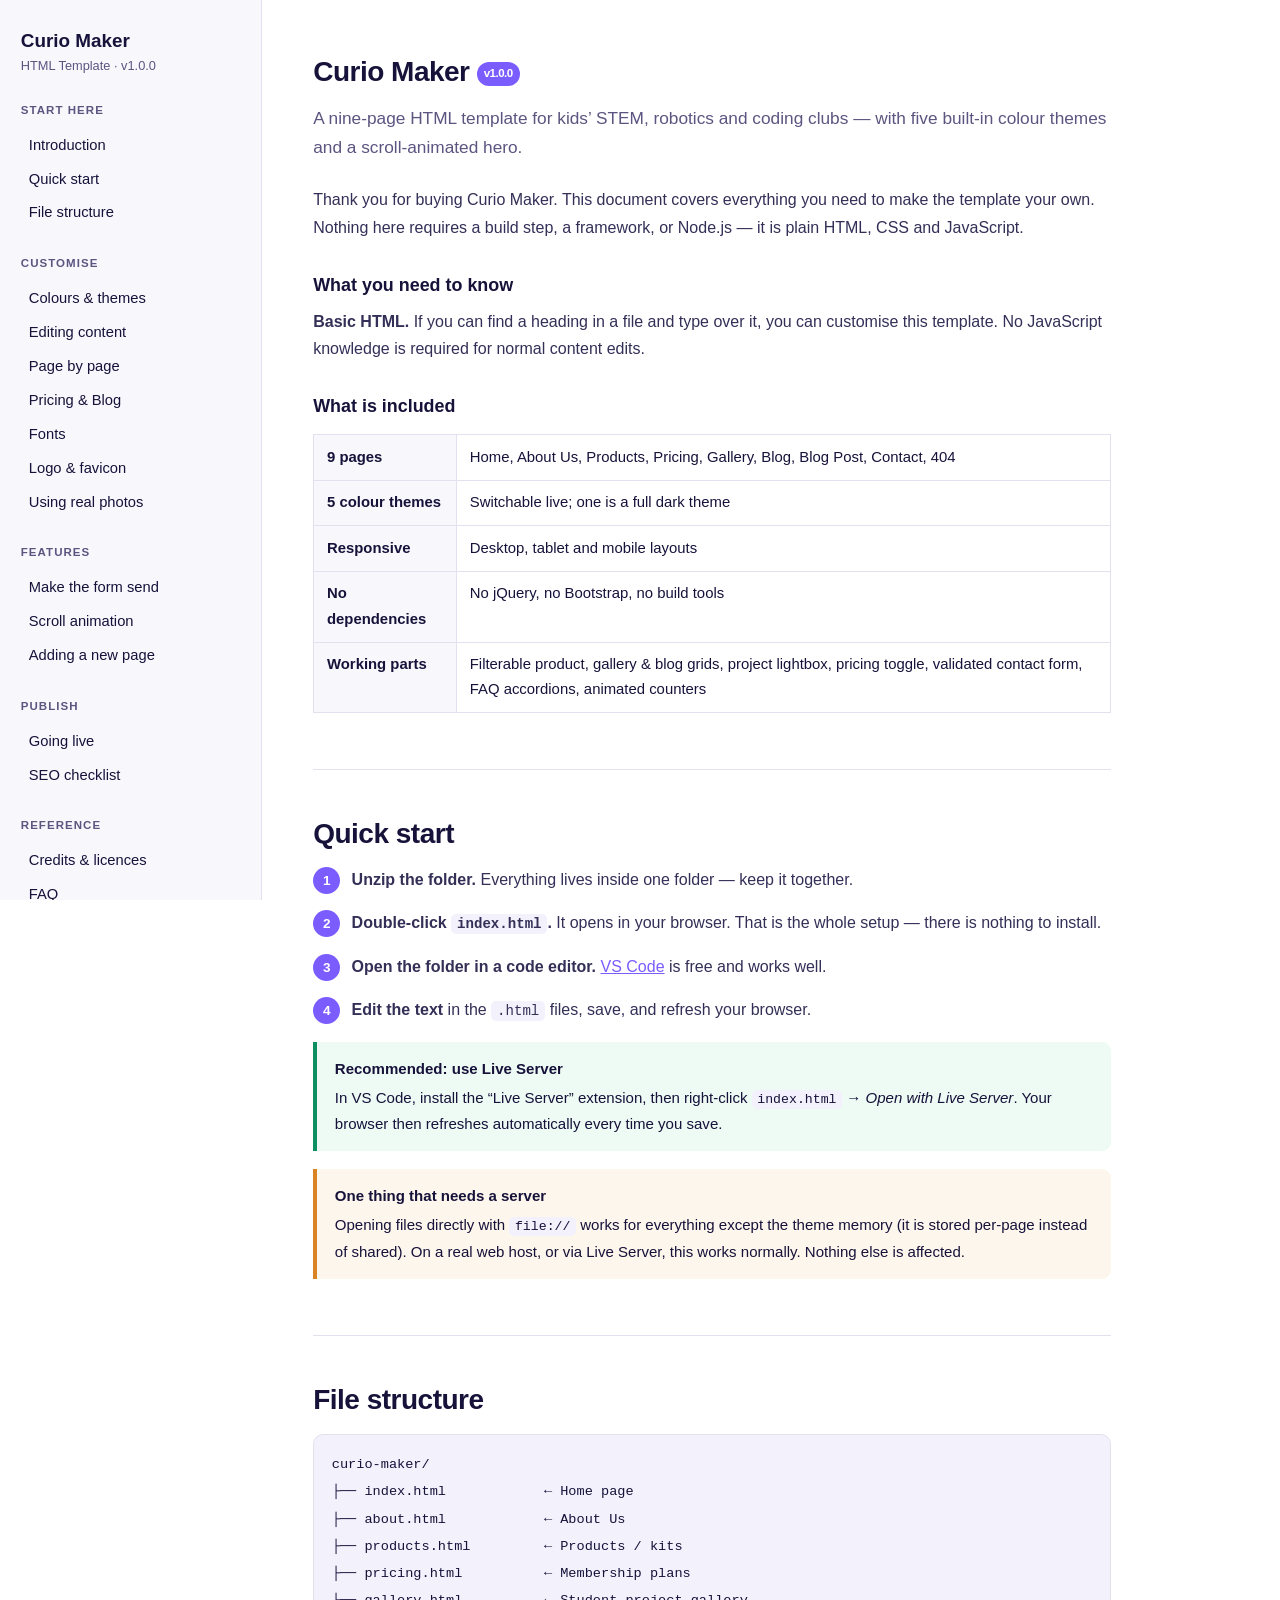
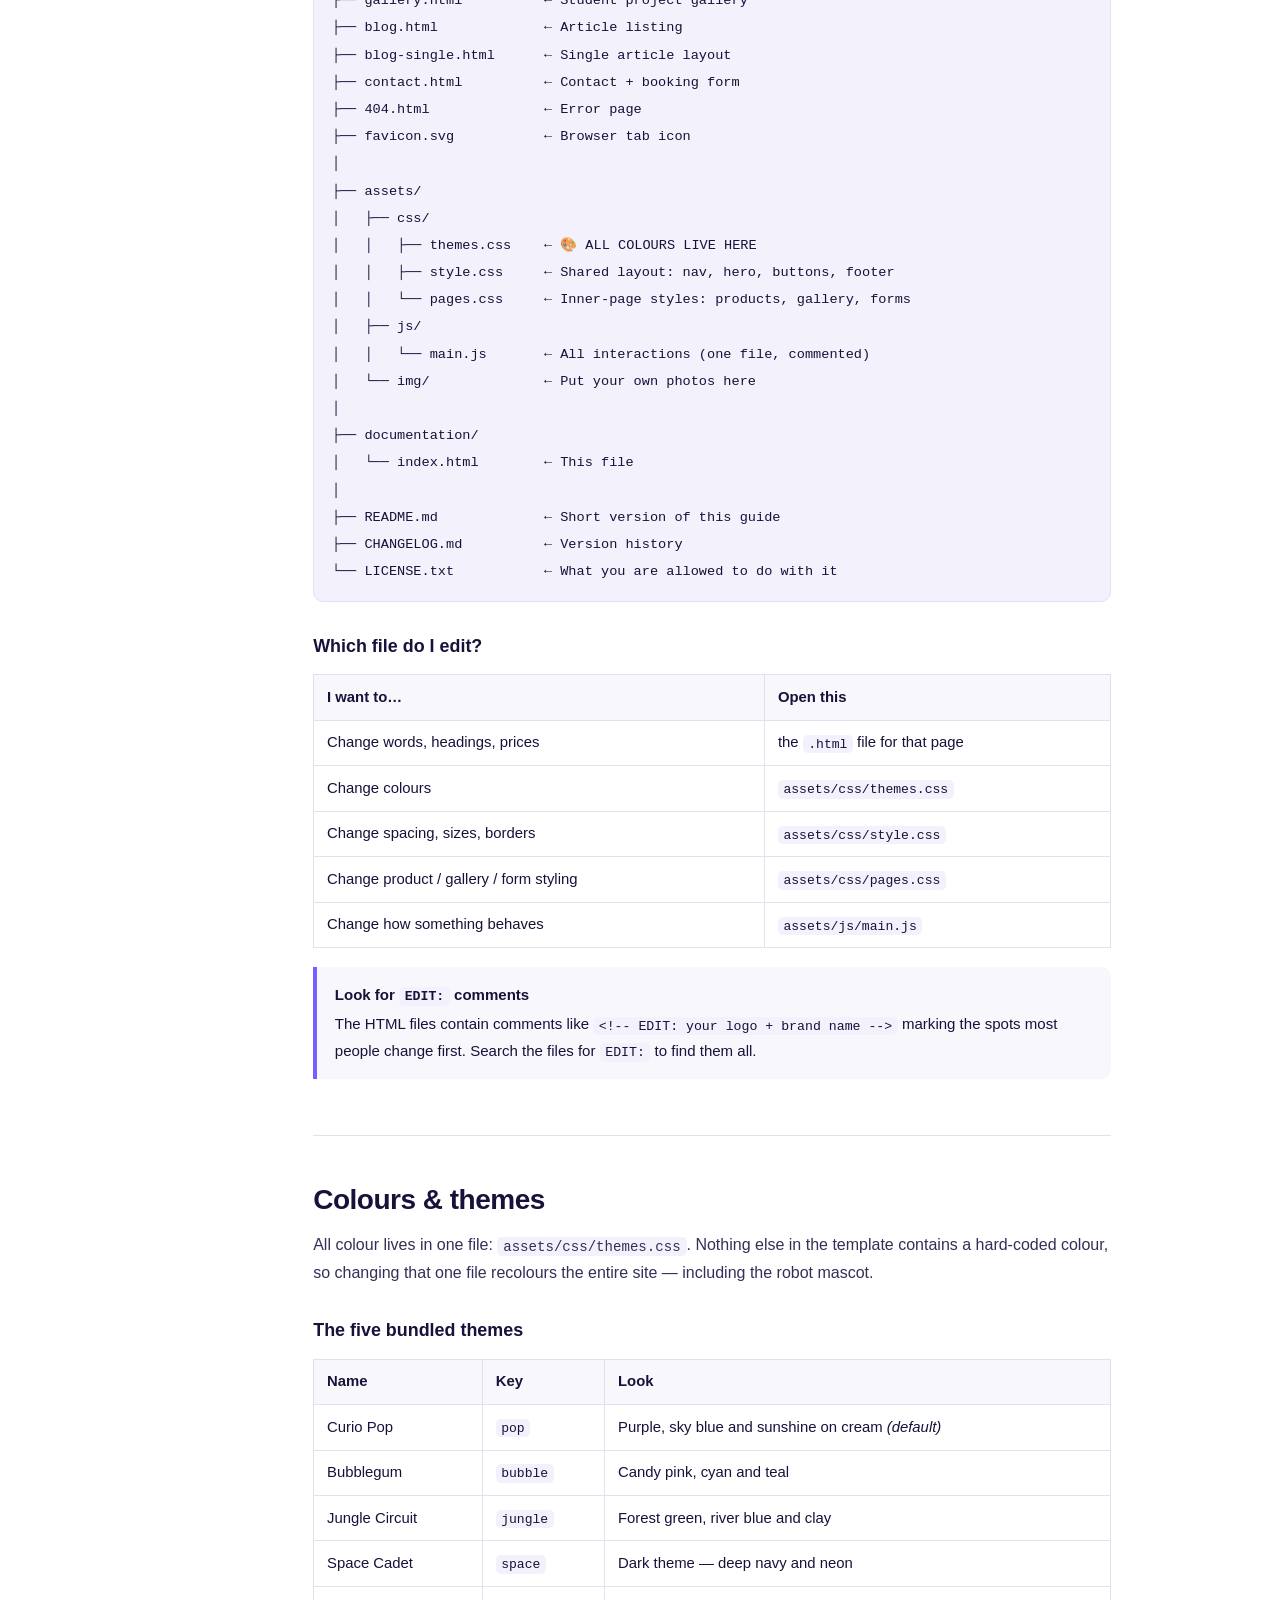
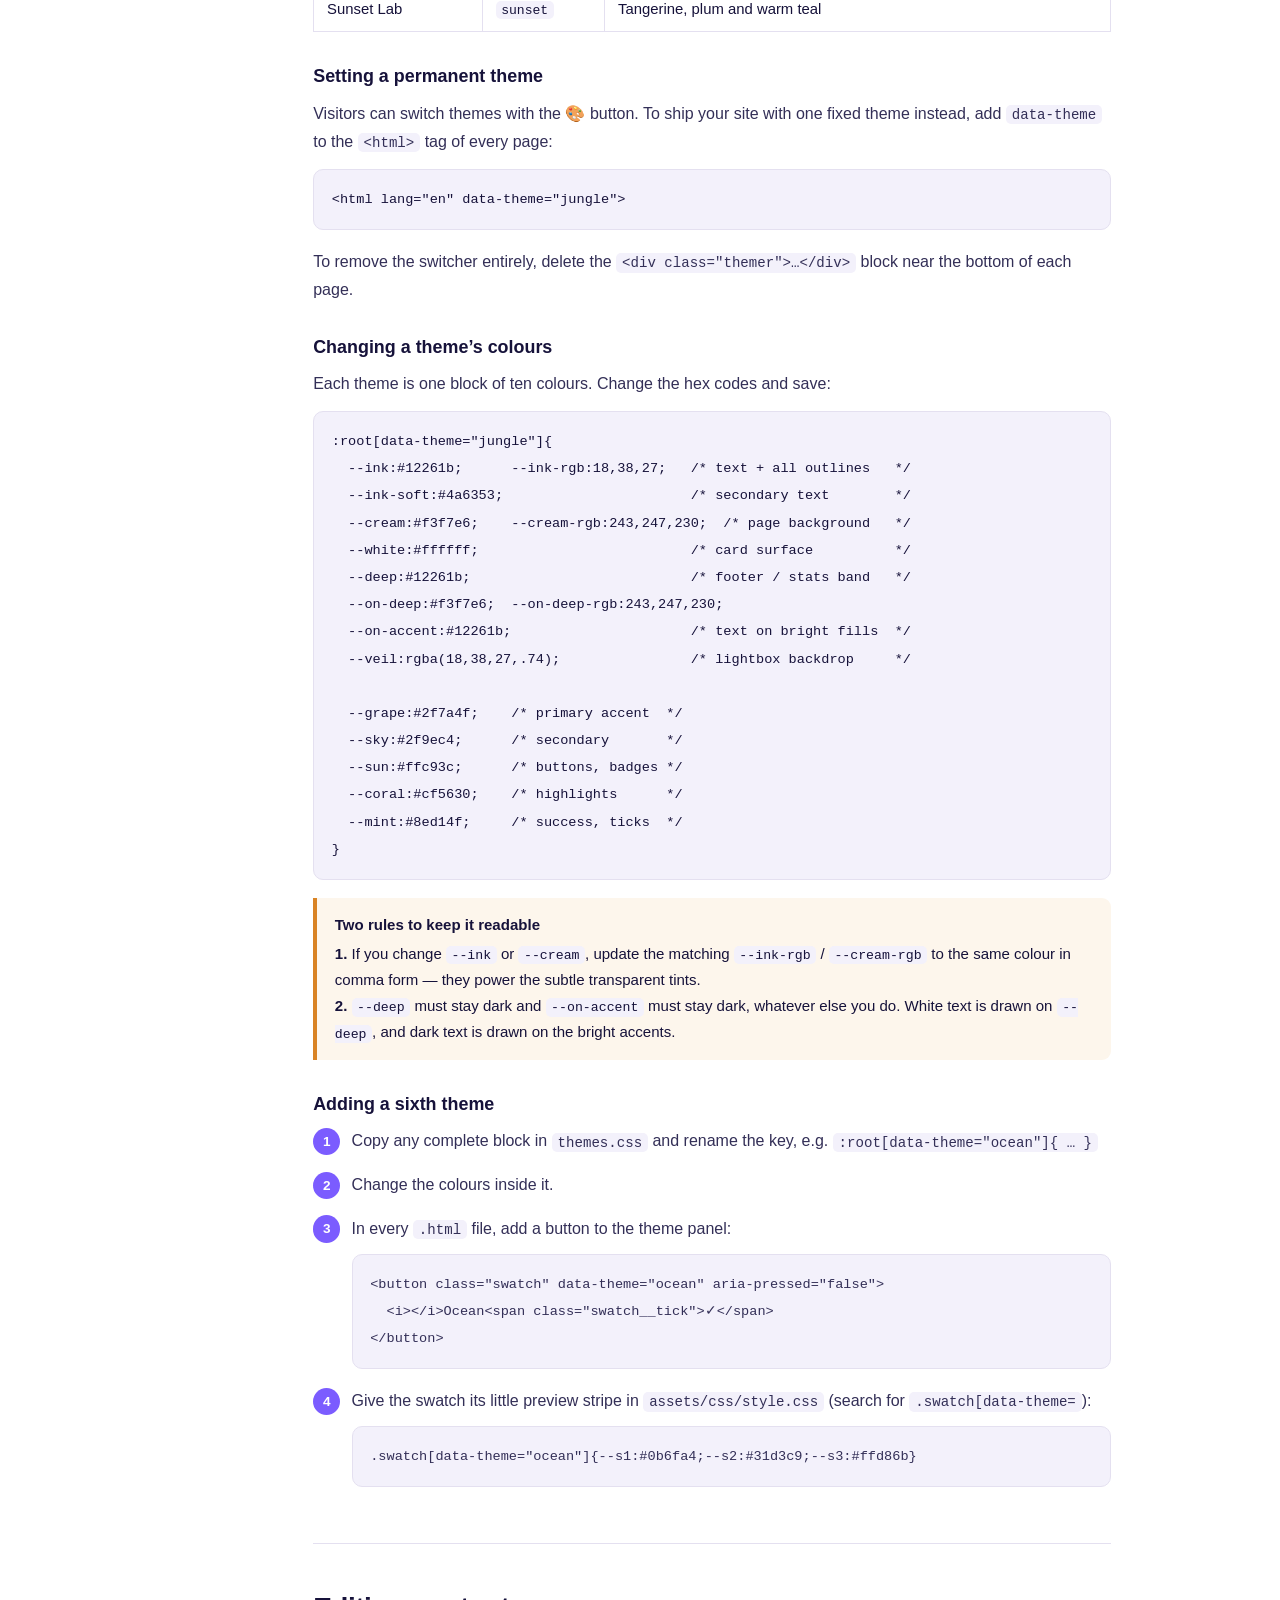
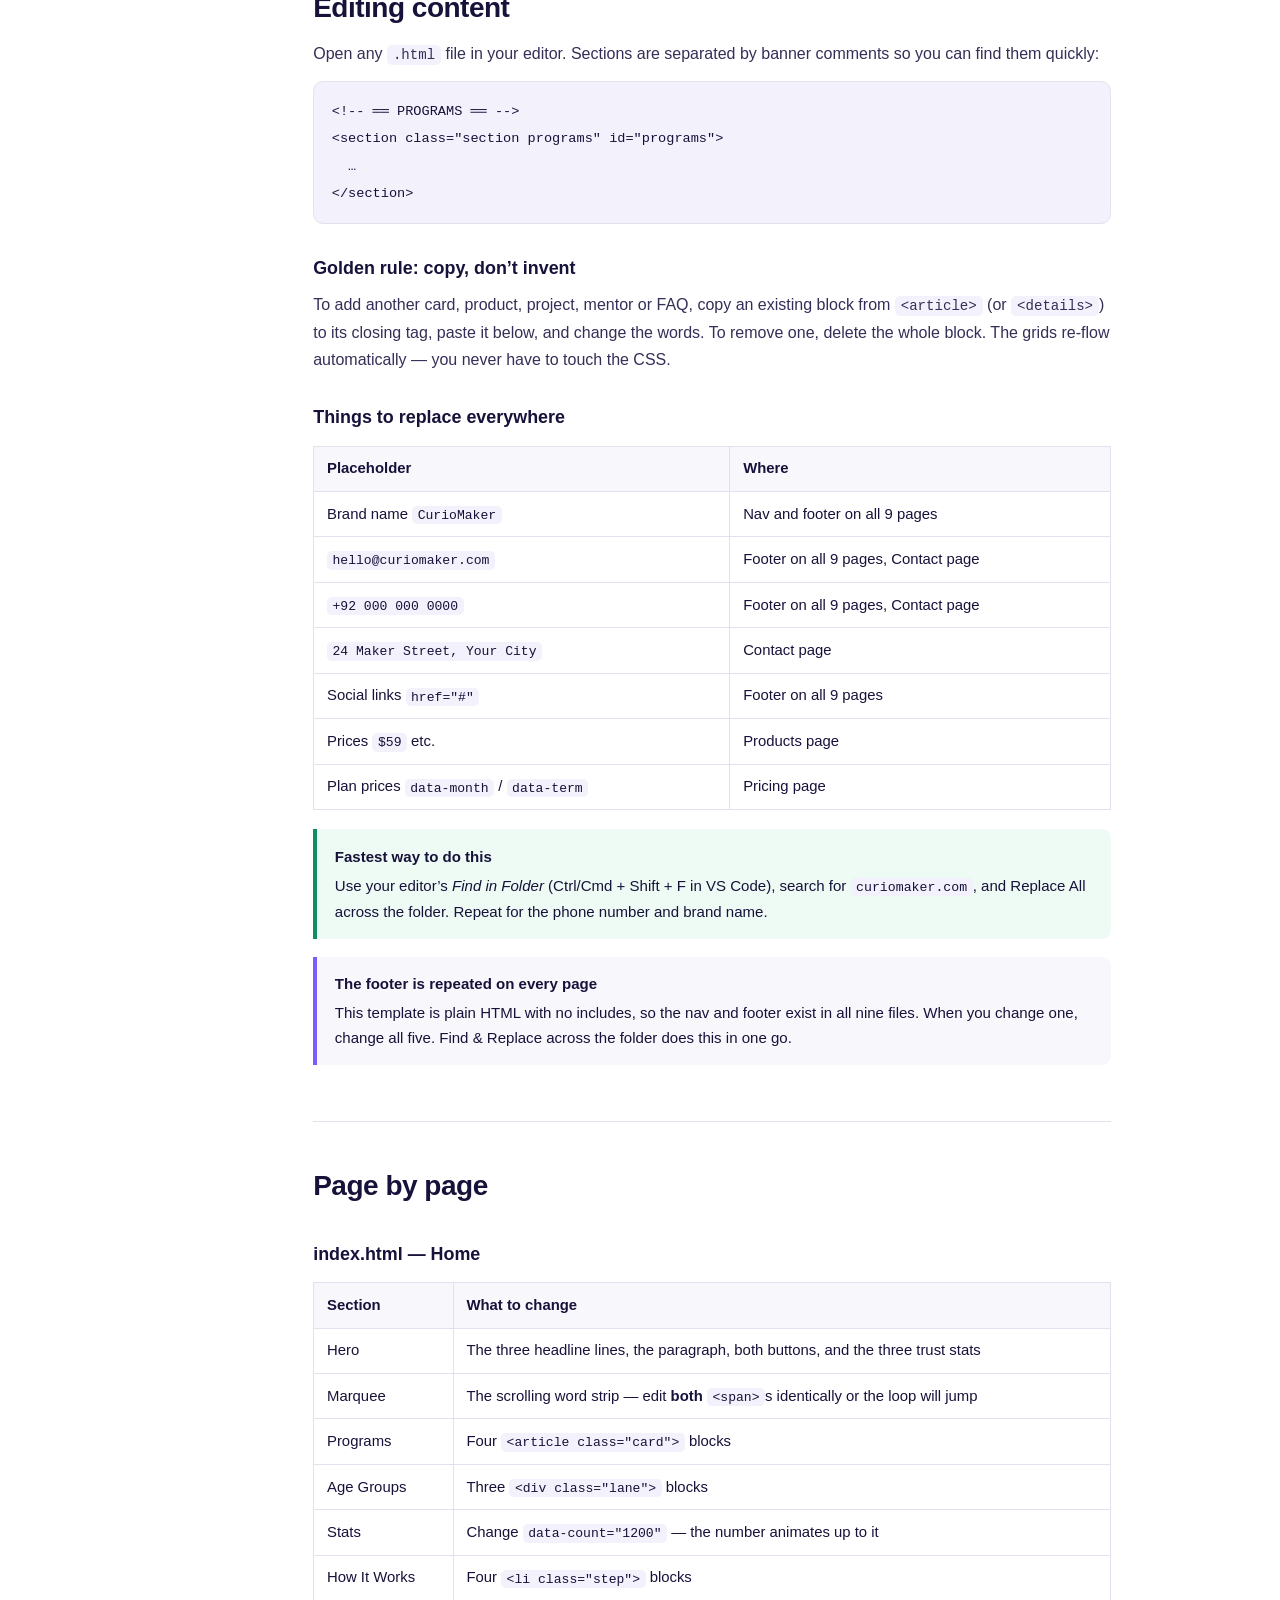
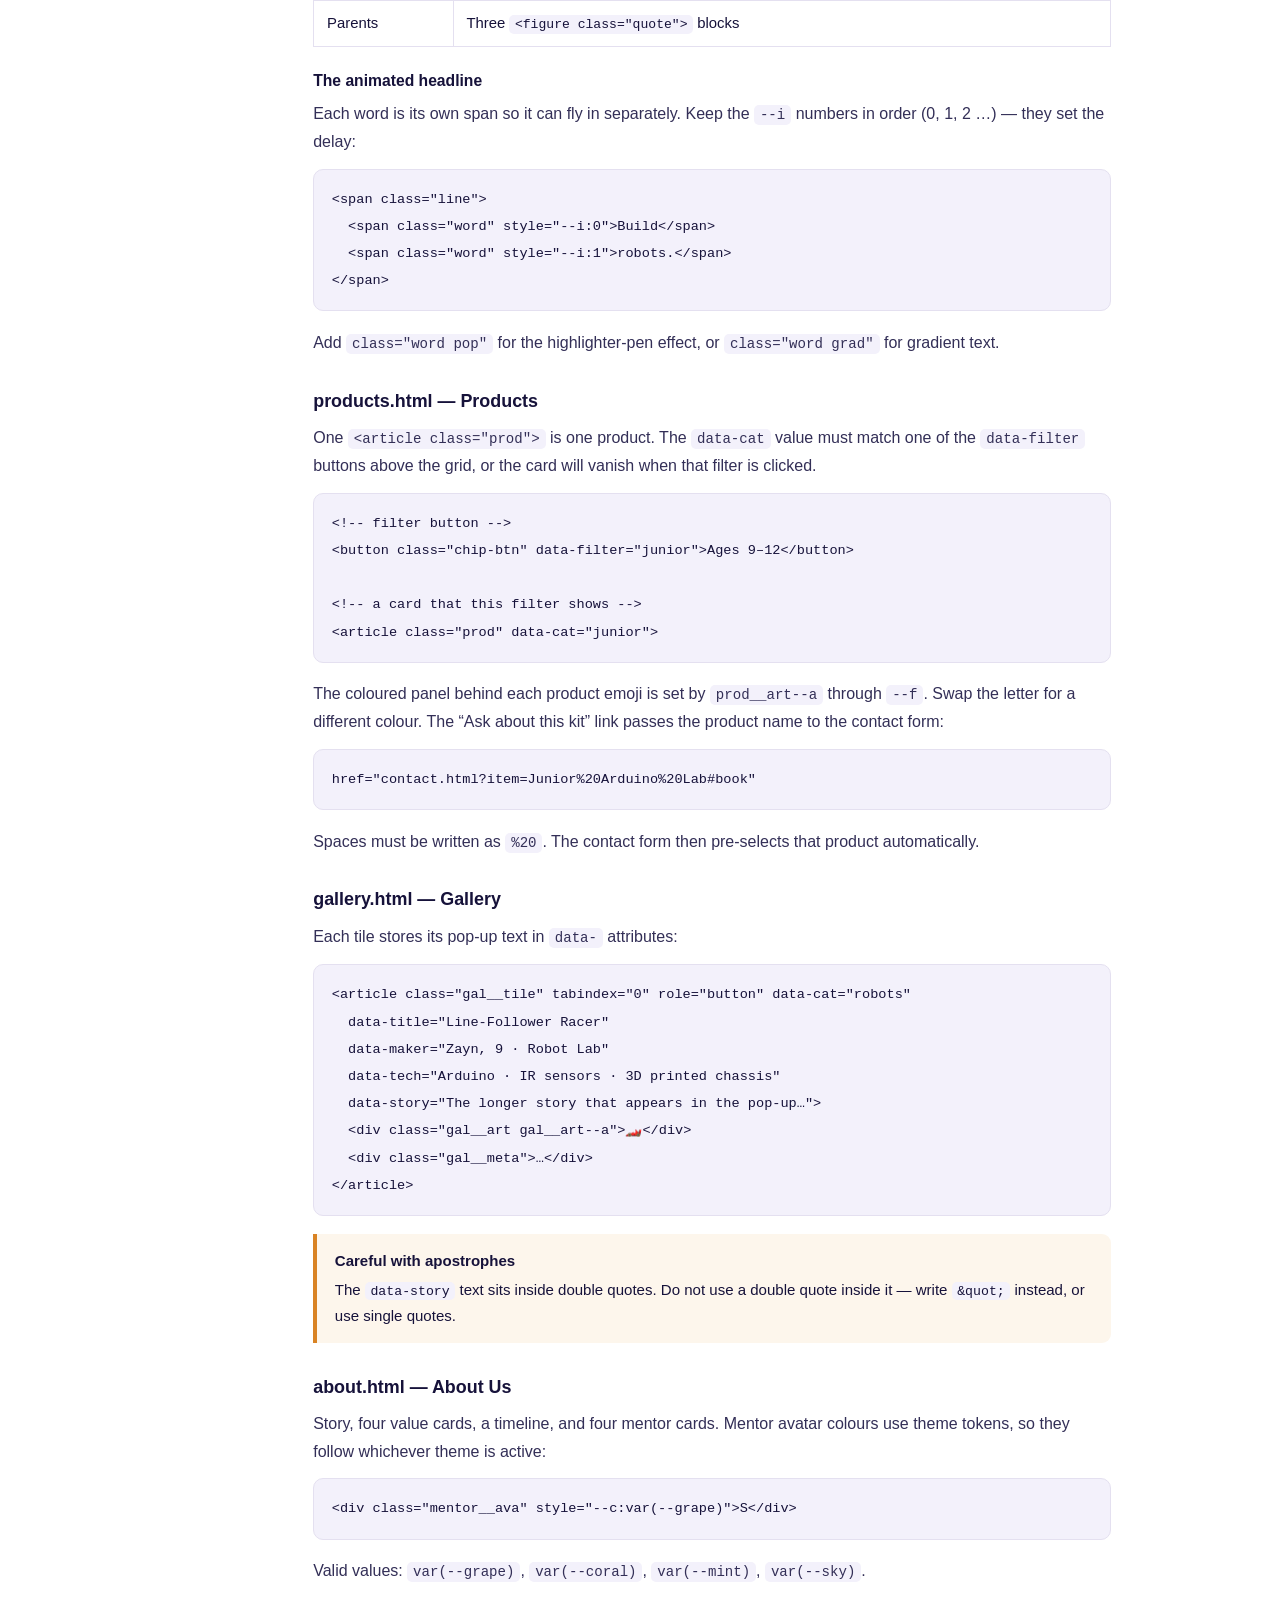
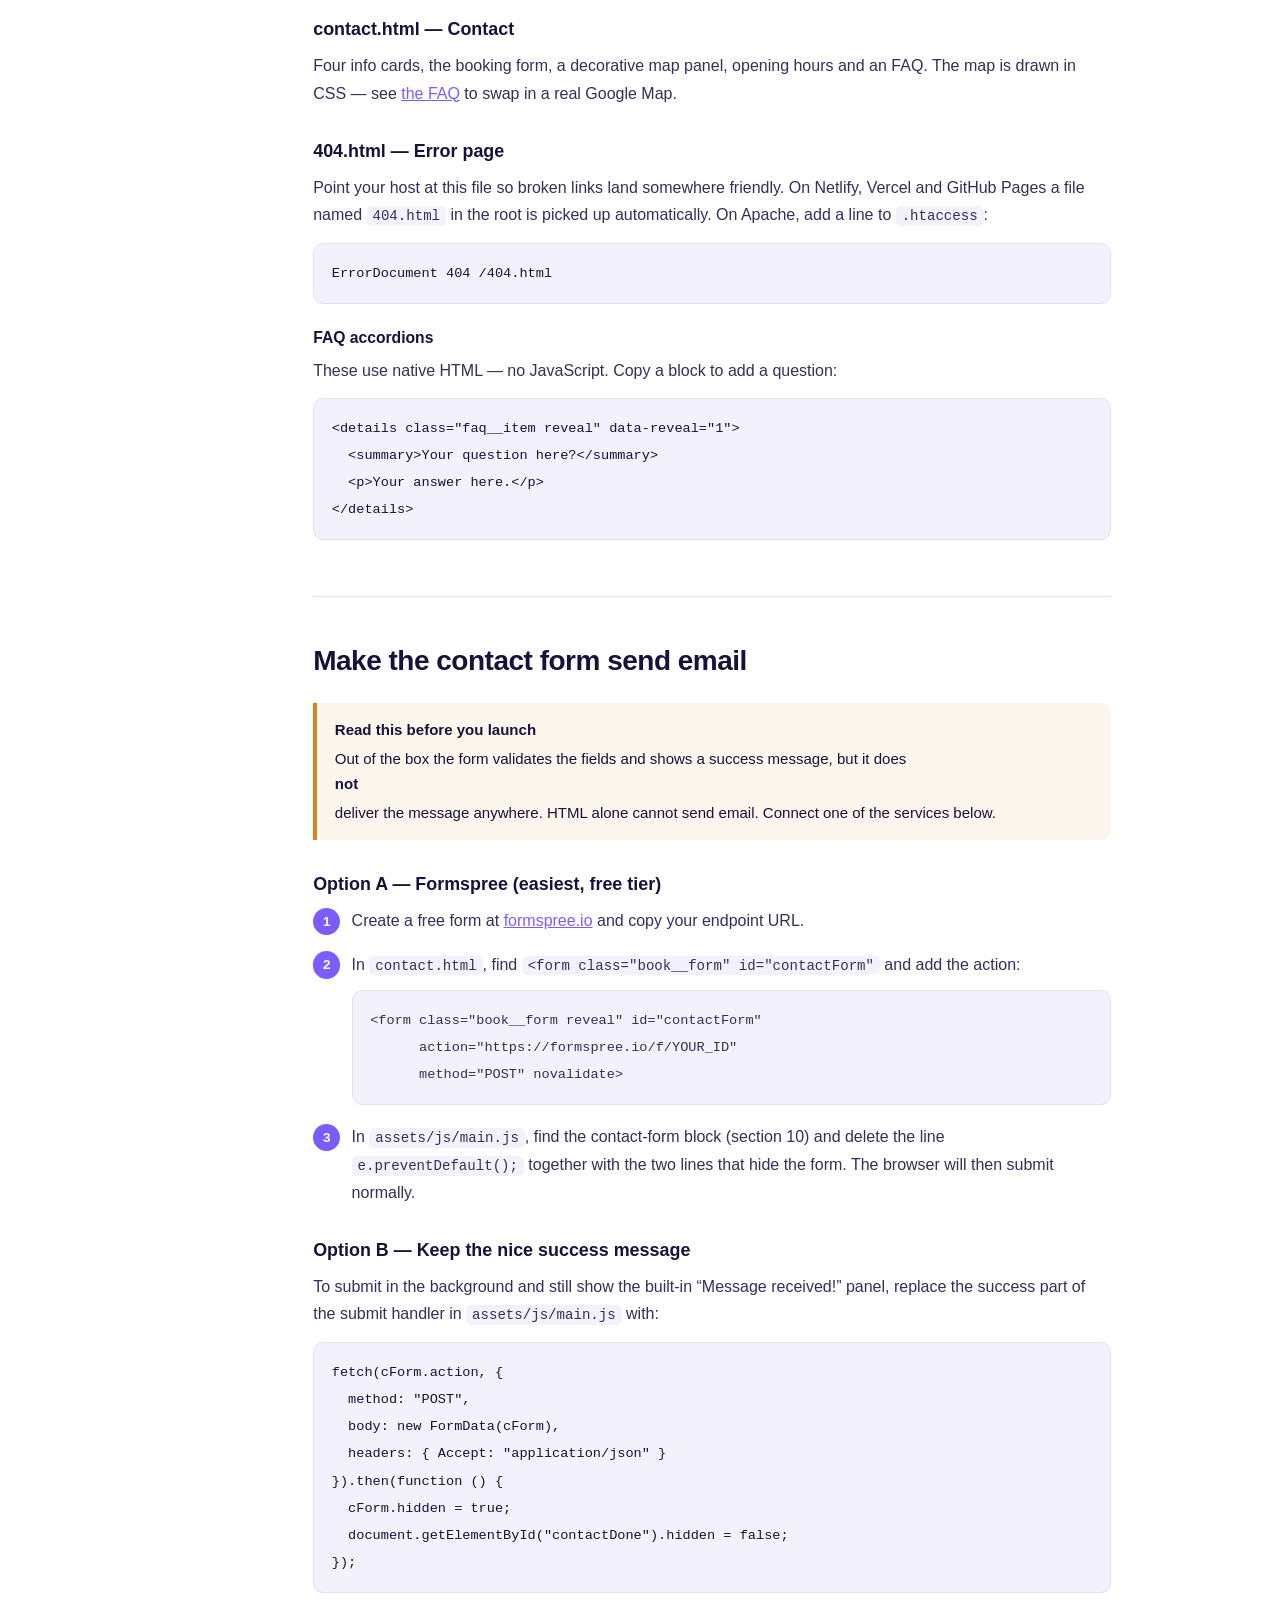
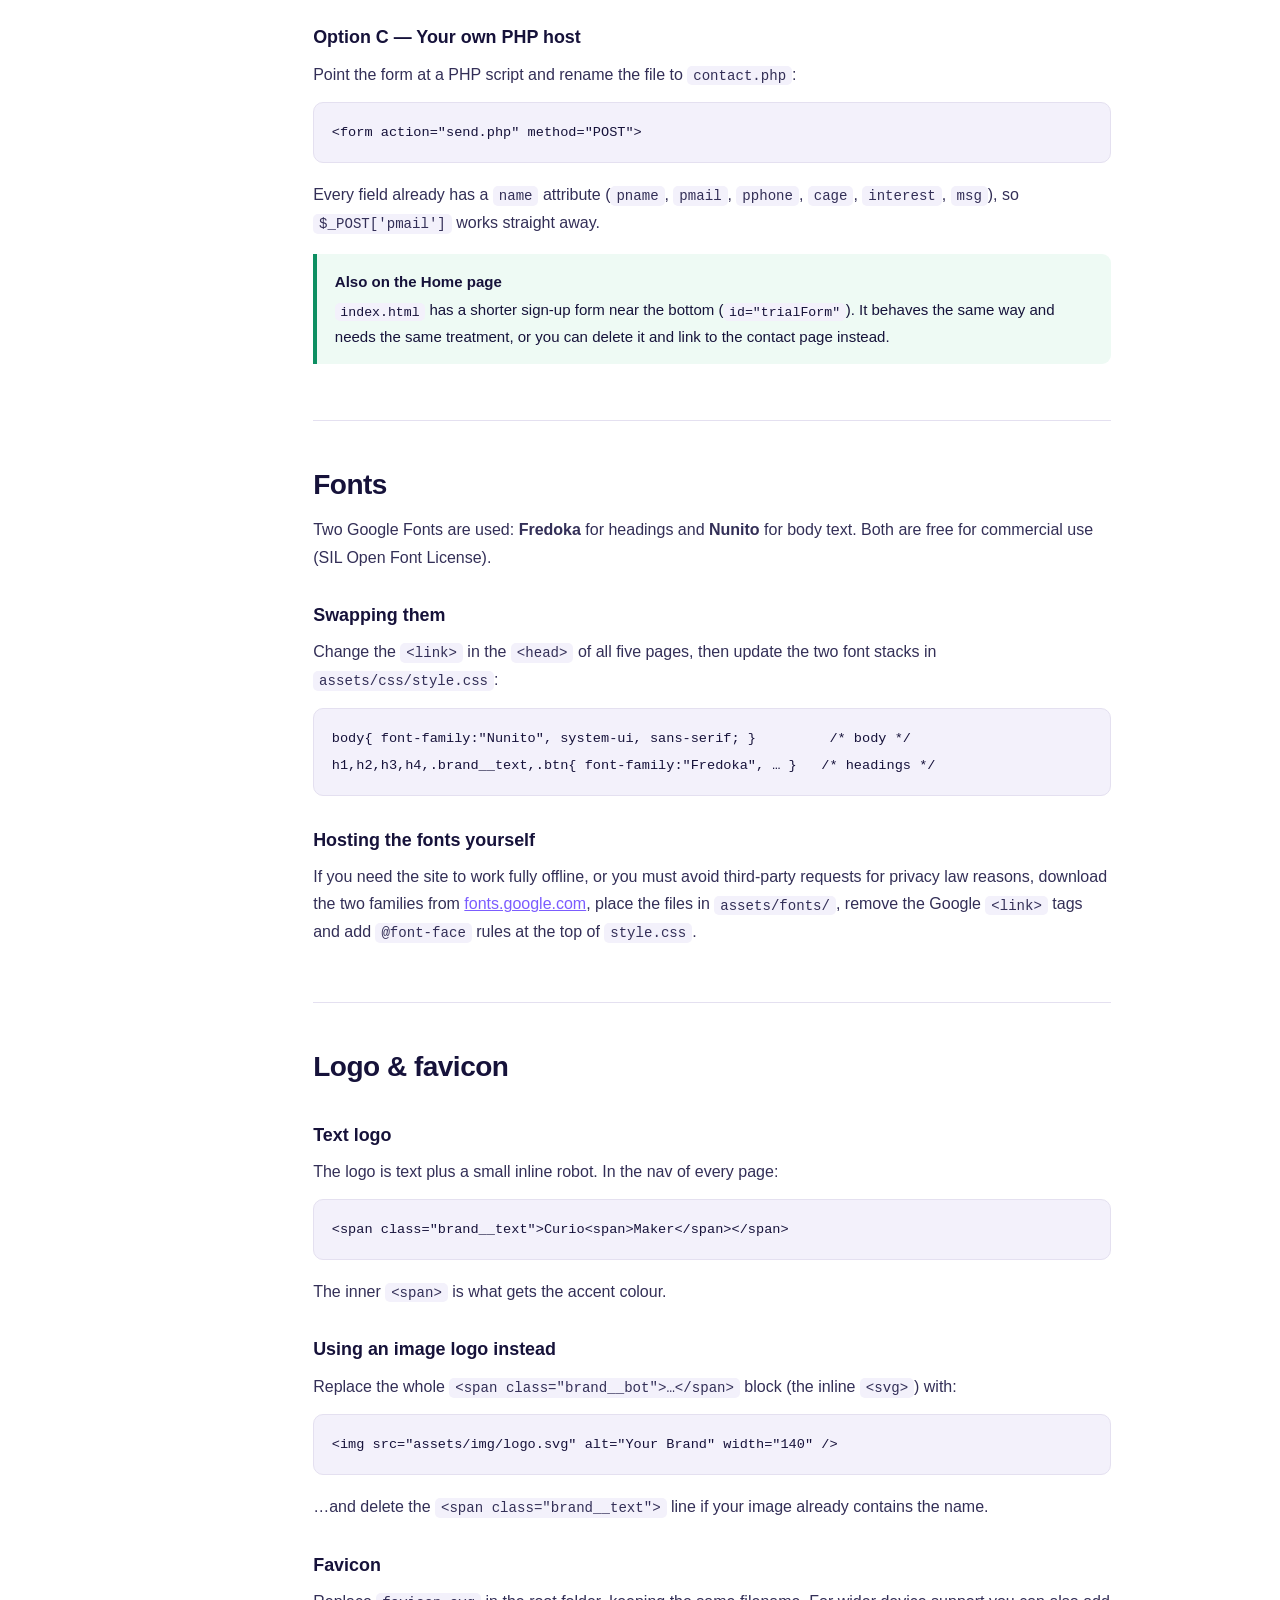
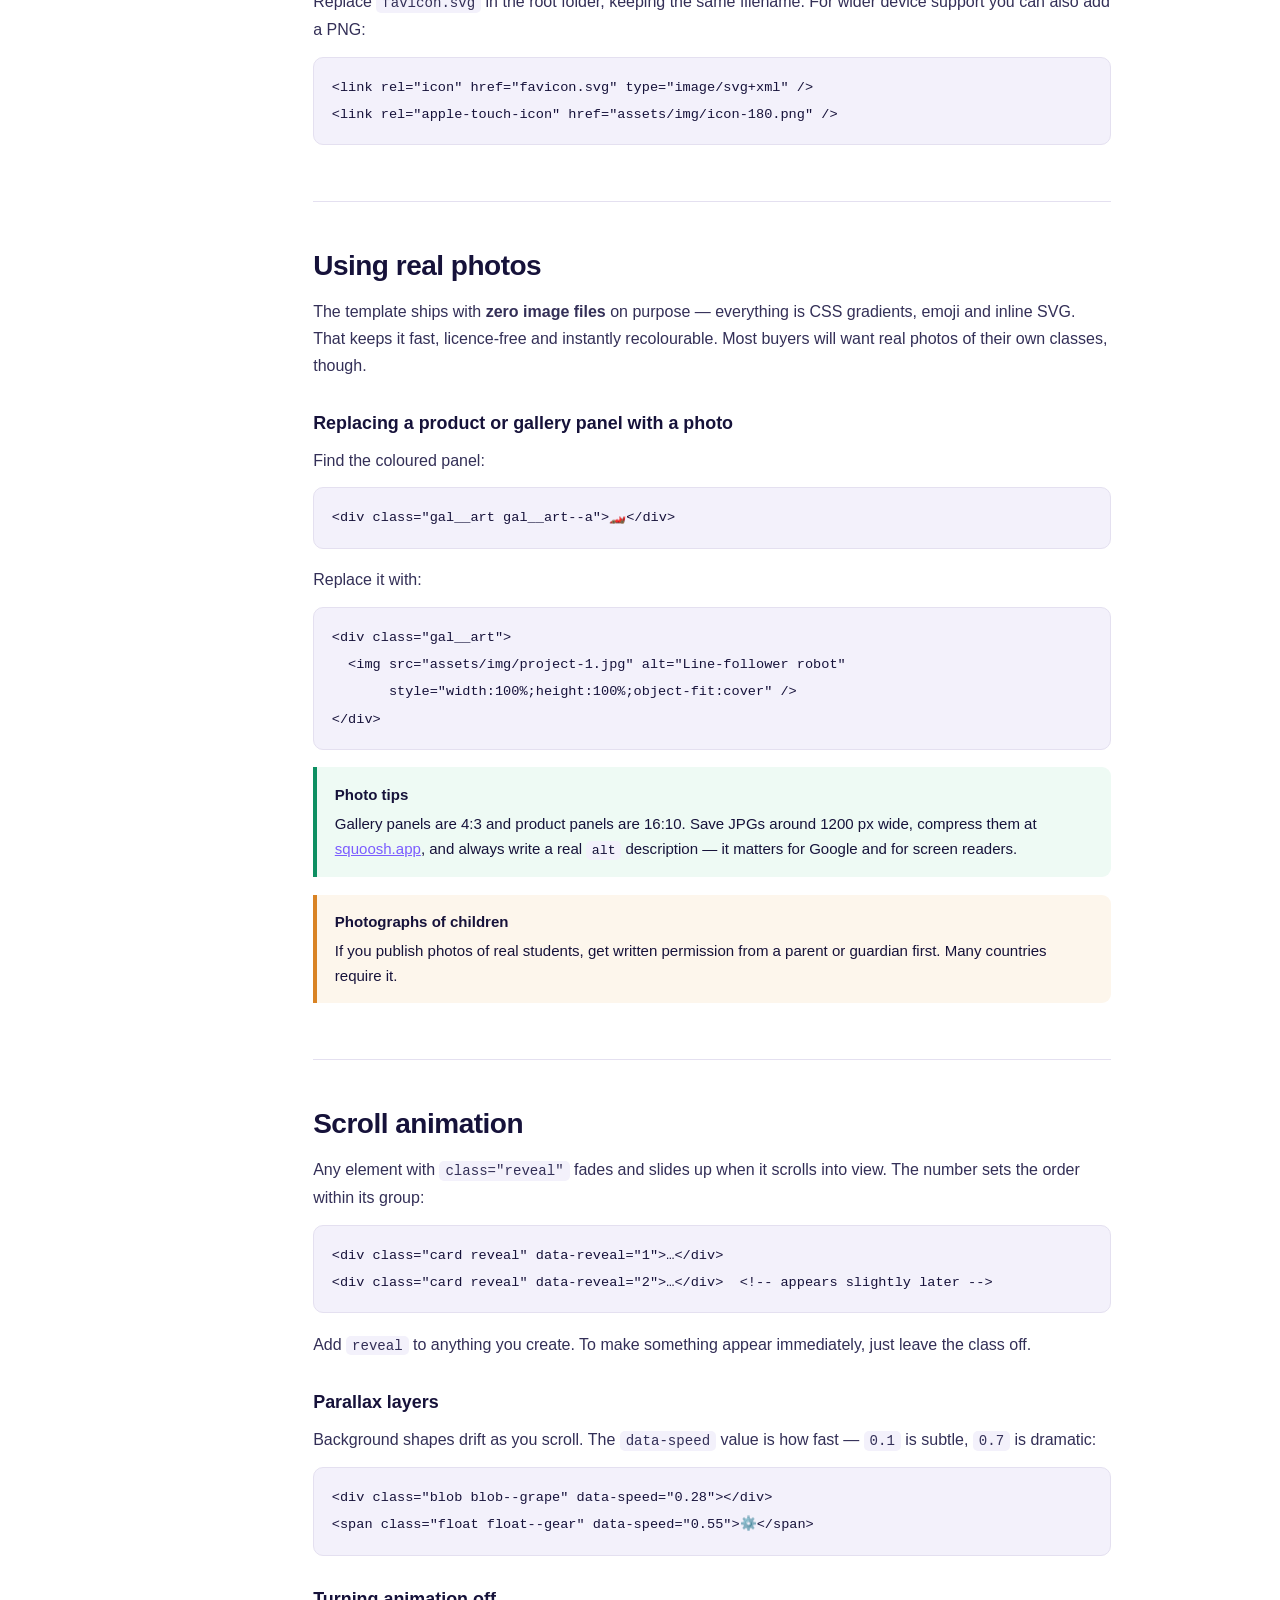
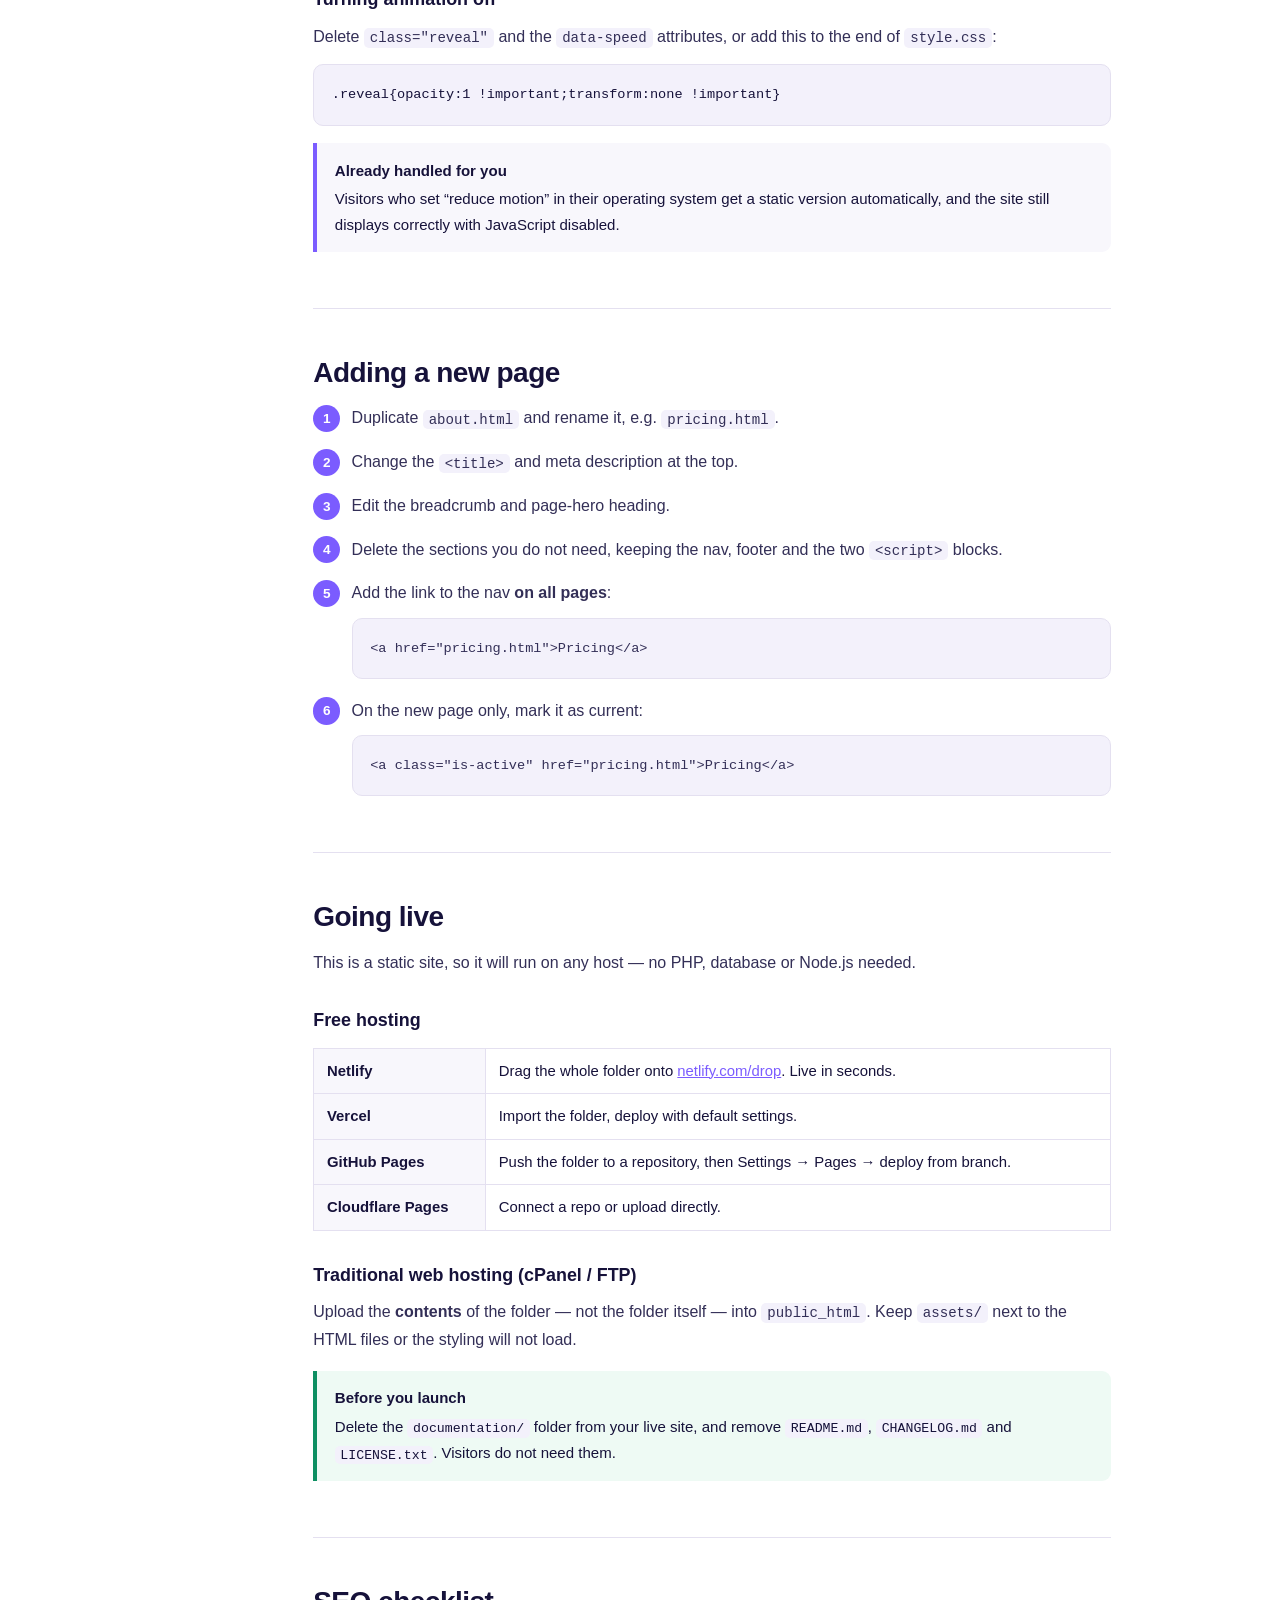
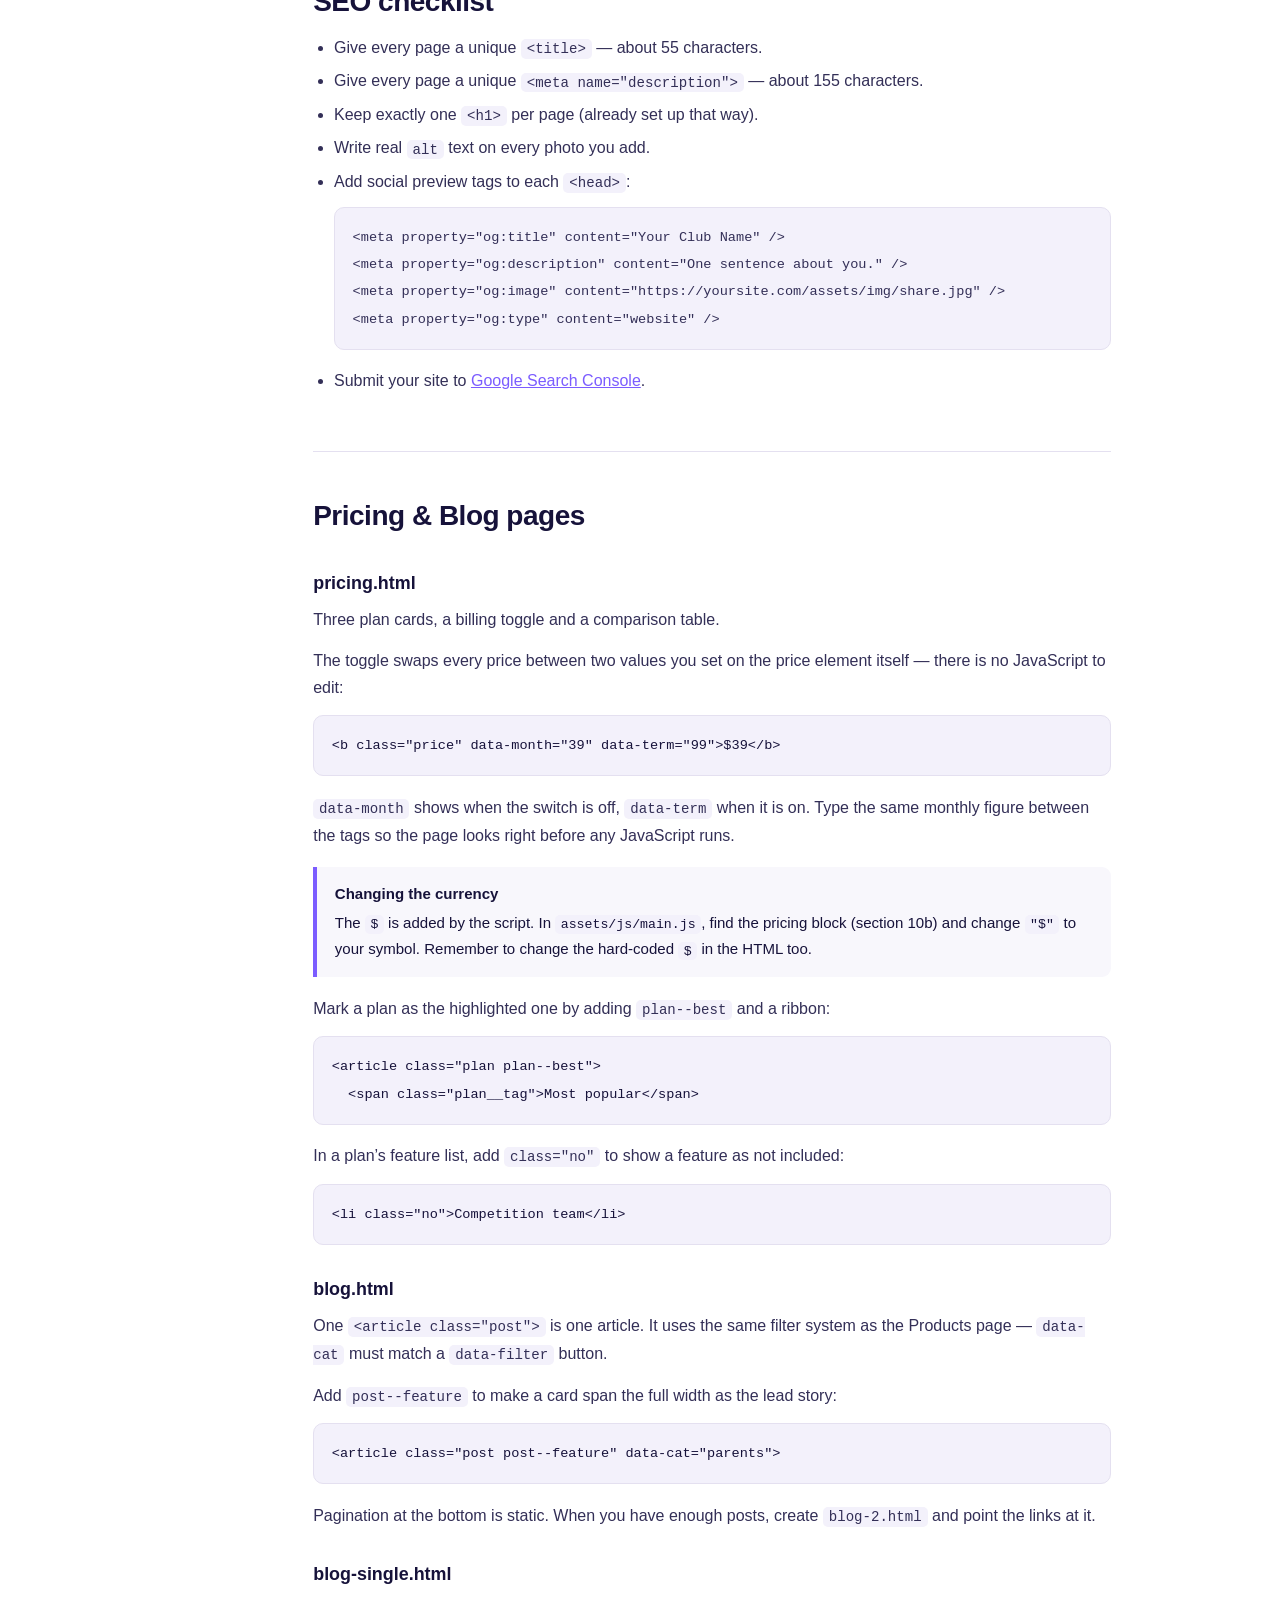
==== documentation/index.html @ bc7eb437 "Add files via upload" ====
<!DOCTYPE html>
<html lang="en">
<head>
<meta charset="UTF-8" />
<meta name="viewport" content="width=device-width, initial-scale=1.0" />
<title>Curio Maker — Documentation</title>
<style>
  :root{
    --ink:#16123a; --soft:#5b5580; --line:#e4e0f0;
    --bg:#ffffff; --panel:#f8f7fc; --accent:#7b5cff; --code:#f3f1fb;
    --ok:#0d8f62; --warn:#b8860b;
  }
  *,*::before,*::after{box-sizing:border-box;margin:0;padding:0}
  body{
    font:16px/1.7 -apple-system,BlinkMacSystemFont,"Segoe UI",Roboto,Helvetica,Arial,sans-serif;
    color:var(--ink);background:var(--bg);
  }
  .wrap{display:grid;grid-template-columns:262px 1fr;min-height:100vh;align-items:start}

  /* sidebar */
  .side{
    position:sticky;top:0;height:100vh;overflow-y:auto;
    background:var(--panel);border-right:1px solid var(--line);padding:1.8rem 1.3rem;
  }
  .side h1{font-size:1.18rem;line-height:1.25;margin-bottom:.15rem}
  .side .ver{font-size:.8rem;color:var(--soft);margin-bottom:1.4rem;display:block}
  .side h2{
    font-size:.72rem;text-transform:uppercase;letter-spacing:.09em;color:var(--soft);
    margin:1.5rem 0 .5rem;
  }
  .side a{display:block;color:var(--ink);text-decoration:none;font-size:.92rem;padding:.28rem .5rem;border-radius:7px}
  .side a:hover{background:#ece8fa;color:var(--accent)}

  /* content */
  main{padding:3rem clamp(1.2rem,4vw,3.5rem);max-width:900px}
  section{margin-bottom:3.5rem;scroll-margin-top:1.5rem}
  h2.t{font-size:1.75rem;margin-bottom:.5rem;letter-spacing:-.5px}
  h3{font-size:1.12rem;margin:1.8rem 0 .5rem}
  h4{font-size:.98rem;margin:1.3rem 0 .35rem}
  p,li{color:#332f57}
  p{margin-bottom:.85rem}
  ul,ol{margin:0 0 1rem 1.3rem}
  li{margin-bottom:.35rem}
  a{color:var(--accent)}
  hr{border:0;border-top:1px solid var(--line);margin:2.5rem 0}

  code{background:var(--code);padding:.13em .42em;border-radius:5px;font-size:.88em;
       font-family:ui-monospace,SFMono-Regular,Menlo,Consolas,monospace}
  pre{background:var(--code);border:1px solid var(--line);border-radius:10px;
      padding:1rem 1.1rem;overflow-x:auto;margin:.7rem 0 1.1rem}
  pre code{background:none;padding:0;font-size:.85rem;line-height:1.6}

  .note,.warn,.tip{
    border-left:4px solid var(--accent);background:var(--panel);
    padding:.9rem 1.1rem;border-radius:0 9px 9px 0;margin:1.1rem 0;font-size:.94rem;
  }
  .warn{border-left-color:#d98324;background:#fdf6ec}
  .tip{border-left-color:var(--ok);background:#eefaf4}
  .note strong,.warn strong,.tip strong{display:block;margin-bottom:.2rem}

  table{border-collapse:collapse;width:100%;margin:.8rem 0 1.2rem;font-size:.93rem}
  th,td{border:1px solid var(--line);padding:.6rem .8rem;text-align:left;vertical-align:top}
  th{background:var(--panel);font-weight:600}
  td code{white-space:nowrap}

  .lead{font-size:1.08rem;color:var(--soft);margin-bottom:1.5rem}
  .badge{display:inline-block;background:var(--accent);color:#fff;font-size:.72rem;
         font-weight:600;padding:.2em .6em;border-radius:20px;vertical-align:middle}
  .steps{counter-reset:s;list-style:none;margin-left:0}
  .steps>li{counter-increment:s;position:relative;padding-left:2.4rem;margin-bottom:1rem}
  .steps>li::before{
    content:counter(s);position:absolute;left:0;top:.05rem;
    width:1.7rem;height:1.7rem;border-radius:50%;background:var(--accent);color:#fff;
    display:grid;place-items:center;font-size:.85rem;font-weight:600;
  }
  @media (max-width:820px){
    .wrap{grid-template-columns:1fr}
    .side{position:static;height:auto;border-right:0;border-bottom:1px solid var(--line)}
    main{padding-top:2rem}
  }
</style>
</head>
<body>
<div class="wrap">

<aside class="side">
  <h1>Curio Maker</h1>
  <span class="ver">HTML Template · v1.0.0</span>

  <h2>Start here</h2>
  <a href="#intro">Introduction</a>
  <a href="#start">Quick start</a>
  <a href="#files">File structure</a>

  <h2>Customise</h2>
  <a href="#colors">Colours &amp; themes</a>
  <a href="#content">Editing content</a>
  <a href="#pages">Page by page</a>
  <a href="#newpages">Pricing &amp; Blog</a>
  <a href="#fonts">Fonts</a>
  <a href="#logo">Logo &amp; favicon</a>
  <a href="#images">Using real photos</a>

  <h2>Features</h2>
  <a href="#form">Make the form send</a>
  <a href="#animation">Scroll animation</a>
  <a href="#addpage">Adding a new page</a>

  <h2>Publish</h2>
  <a href="#deploy">Going live</a>
  <a href="#seo">SEO checklist</a>

  <h2>Reference</h2>
  <a href="#credits">Credits &amp; licences</a>
  <a href="#faq">FAQ</a>
  <a href="#support">Support</a>
</aside>

<main>

<!-- ─────────────────────────────────────────── -->
<section id="intro">
  <h2 class="t">Curio Maker <span class="badge">v1.0.0</span></h2>
  <p class="lead">
    A nine-page HTML template for kids&rsquo; STEM, robotics and coding clubs —
    with five built-in colour themes and a scroll-animated hero.
  </p>

  <p>Thank you for buying Curio Maker. This document covers everything you need
     to make the template your own. Nothing here requires a build step, a
     framework, or Node.js — it is plain HTML, CSS and JavaScript.</p>

  <h3>What you need to know</h3>
  <p><strong>Basic HTML.</strong> If you can find a heading in a file and type over it,
     you can customise this template. No JavaScript knowledge is required for
     normal content edits.</p>

  <h3>What is included</h3>
  <table>
    <tr><th>9 pages</th><td>Home, About Us, Products, Pricing, Gallery, Blog, Blog Post, Contact, 404</td></tr>
    <tr><th>5 colour themes</th><td>Switchable live; one is a full dark theme</td></tr>
    <tr><th>Responsive</th><td>Desktop, tablet and mobile layouts</td></tr>
    <tr><th>No dependencies</th><td>No jQuery, no Bootstrap, no build tools</td></tr>
    <tr><th>Working parts</th><td>Filterable product, gallery &amp; blog grids, project lightbox, pricing toggle, validated contact form, FAQ accordions, animated counters</td></tr>
  </table>
</section>

<hr />

<!-- ─────────────────────────────────────────── -->
<section id="start">
  <h2 class="t">Quick start</h2>

  <ol class="steps">
    <li><strong>Unzip the folder.</strong> Everything lives inside one folder — keep it together.</li>
    <li><strong>Double-click <code>index.html</code>.</strong> It opens in your browser. That is the whole setup — there is nothing to install.</li>
    <li><strong>Open the folder in a code editor.</strong> <a href="https://code.visualstudio.com/">VS Code</a> is free and works well.</li>
    <li><strong>Edit the text</strong> in the <code>.html</code> files, save, and refresh your browser.</li>
  </ol>

  <div class="tip">
    <strong>Recommended: use Live Server</strong>
    In VS Code, install the “Live Server” extension, then right-click
    <code>index.html</code> → <em>Open with Live Server</em>. Your browser then
    refreshes automatically every time you save.
  </div>

  <div class="warn">
    <strong>One thing that needs a server</strong>
    Opening files directly with <code>file://</code> works for everything except
    the theme memory (it is stored per-page instead of shared). On a real web
    host, or via Live Server, this works normally. Nothing else is affected.
  </div>
</section>

<hr />

<!-- ─────────────────────────────────────────── -->
<section id="files">
  <h2 class="t">File structure</h2>

<pre><code>curio-maker/
├── index.html            ← Home page
├── about.html            ← About Us
├── products.html         ← Products / kits
├── pricing.html          ← Membership plans
├── gallery.html          ← Student project gallery
├── blog.html             ← Article listing
├── blog-single.html      ← Single article layout
├── contact.html          ← Contact + booking form
├── 404.html              ← Error page
├── favicon.svg           ← Browser tab icon
│
├── assets/
│   ├── css/
│   │   ├── themes.css    ← 🎨 ALL COLOURS LIVE HERE
│   │   ├── style.css     ← Shared layout: nav, hero, buttons, footer
│   │   └── pages.css     ← Inner-page styles: products, gallery, forms
│   ├── js/
│   │   └── main.js       ← All interactions (one file, commented)
│   └── img/              ← Put your own photos here
│
├── documentation/
│   └── index.html        ← This file
│
├── README.md             ← Short version of this guide
├── CHANGELOG.md          ← Version history
└── LICENSE.txt           ← What you are allowed to do with it</code></pre>

  <h3>Which file do I edit?</h3>
  <table>
    <tr><th>I want to…</th><th>Open this</th></tr>
    <tr><td>Change words, headings, prices</td><td>the <code>.html</code> file for that page</td></tr>
    <tr><td>Change colours</td><td><code>assets/css/themes.css</code></td></tr>
    <tr><td>Change spacing, sizes, borders</td><td><code>assets/css/style.css</code></td></tr>
    <tr><td>Change product / gallery / form styling</td><td><code>assets/css/pages.css</code></td></tr>
    <tr><td>Change how something behaves</td><td><code>assets/js/main.js</code></td></tr>
  </table>

  <div class="note">
    <strong>Look for <code>EDIT:</code> comments</strong>
    The HTML files contain comments like
    <code>&lt;!-- EDIT: your logo + brand name --&gt;</code>
    marking the spots most people change first. Search the files for
    <code>EDIT:</code> to find them all.
  </div>
</section>

<hr />

<!-- ─────────────────────────────────────────── -->
<section id="colors">
  <h2 class="t">Colours &amp; themes</h2>

  <p>All colour lives in one file: <code>assets/css/themes.css</code>.
     Nothing else in the template contains a hard-coded colour, so changing that
     one file recolours the entire site — including the robot mascot.</p>

  <h3>The five bundled themes</h3>
  <table>
    <tr><th>Name</th><th>Key</th><th>Look</th></tr>
    <tr><td>Curio Pop</td><td><code>pop</code></td><td>Purple, sky blue and sunshine on cream <em>(default)</em></td></tr>
    <tr><td>Bubblegum</td><td><code>bubble</code></td><td>Candy pink, cyan and teal</td></tr>
    <tr><td>Jungle Circuit</td><td><code>jungle</code></td><td>Forest green, river blue and clay</td></tr>
    <tr><td>Space Cadet</td><td><code>space</code></td><td>Dark theme — deep navy and neon</td></tr>
    <tr><td>Sunset Lab</td><td><code>sunset</code></td><td>Tangerine, plum and warm teal</td></tr>
  </table>

  <h3>Setting a permanent theme</h3>
  <p>Visitors can switch themes with the 🎨 button. To ship your site with one
     fixed theme instead, add <code>data-theme</code> to the <code>&lt;html&gt;</code> tag
     of every page:</p>
<pre><code>&lt;html lang="en" data-theme="jungle"&gt;</code></pre>
  <p>To remove the switcher entirely, delete the
     <code>&lt;div class="themer"&gt;…&lt;/div&gt;</code> block near the bottom of each page.</p>

  <h3>Changing a theme&rsquo;s colours</h3>
  <p>Each theme is one block of ten colours. Change the hex codes and save:</p>
<pre><code>:root[data-theme="jungle"]{
  --ink:#12261b;      --ink-rgb:18,38,27;   /* text + all outlines   */
  --ink-soft:#4a6353;                       /* secondary text        */
  --cream:#f3f7e6;    --cream-rgb:243,247,230;  /* page background   */
  --white:#ffffff;                          /* card surface          */
  --deep:#12261b;                           /* footer / stats band   */
  --on-deep:#f3f7e6;  --on-deep-rgb:243,247,230;
  --on-accent:#12261b;                      /* text on bright fills  */
  --veil:rgba(18,38,27,.74);                /* lightbox backdrop     */

  --grape:#2f7a4f;    /* primary accent  */
  --sky:#2f9ec4;      /* secondary       */
  --sun:#ffc93c;      /* buttons, badges */
  --coral:#cf5630;    /* highlights      */
  --mint:#8ed14f;     /* success, ticks  */
}</code></pre>

  <div class="warn">
    <strong>Two rules to keep it readable</strong>
    <strong style="display:inline">1.</strong> If you change <code>--ink</code> or <code>--cream</code>,
    update the matching <code>--ink-rgb</code> / <code>--cream-rgb</code> to the same colour
    in comma form — they power the subtle transparent tints.<br />
    <strong style="display:inline">2.</strong> <code>--deep</code> must stay dark and
    <code>--on-accent</code> must stay dark, whatever else you do. White text is drawn
    on <code>--deep</code>, and dark text is drawn on the bright accents.
  </div>

  <h3>Adding a sixth theme</h3>
  <ol class="steps">
    <li>Copy any complete block in <code>themes.css</code> and rename the key, e.g.
        <code>:root[data-theme="ocean"]{ … }</code></li>
    <li>Change the colours inside it.</li>
    <li>In every <code>.html</code> file, add a button to the theme panel:
<pre><code>&lt;button class="swatch" data-theme="ocean" aria-pressed="false"&gt;
  &lt;i&gt;&lt;/i&gt;Ocean&lt;span class="swatch__tick"&gt;✓&lt;/span&gt;
&lt;/button&gt;</code></pre></li>
    <li>Give the swatch its little preview stripe in <code>assets/css/style.css</code>
        (search for <code>.swatch[data-theme=</code>):
<pre><code>.swatch[data-theme="ocean"]{--s1:#0b6fa4;--s2:#31d3c9;--s3:#ffd86b}</code></pre></li>
  </ol>
</section>

<hr />

<!-- ─────────────────────────────────────────── -->
<section id="content">
  <h2 class="t">Editing content</h2>

  <p>Open any <code>.html</code> file in your editor. Sections are separated by
     banner comments so you can find them quickly:</p>
<pre><code>&lt;!-- ══ PROGRAMS ══ --&gt;
&lt;section class="section programs" id="programs"&gt;
  …
&lt;/section&gt;</code></pre>

  <h3>Golden rule: copy, don&rsquo;t invent</h3>
  <p>To add another card, product, project, mentor or FAQ, copy an existing
     block from <code>&lt;article&gt;</code> (or <code>&lt;details&gt;</code>) to its closing tag,
     paste it below, and change the words. To remove one, delete the whole block.
     The grids re-flow automatically — you never have to touch the CSS.</p>

  <h3>Things to replace everywhere</h3>
  <table>
    <tr><th>Placeholder</th><th>Where</th></tr>
    <tr><td>Brand name <code>CurioMaker</code></td><td>Nav and footer on all 9 pages</td></tr>
    <tr><td><code>hello@curiomaker.com</code></td><td>Footer on all 9 pages, Contact page</td></tr>
    <tr><td><code>+92 000 000 0000</code></td><td>Footer on all 9 pages, Contact page</td></tr>
    <tr><td><code>24 Maker Street, Your City</code></td><td>Contact page</td></tr>
    <tr><td>Social links <code>href="#"</code></td><td>Footer on all 9 pages</td></tr>
    <tr><td>Prices <code>$59</code> etc.</td><td>Products page</td></tr>
    <tr><td>Plan prices <code>data-month</code> / <code>data-term</code></td><td>Pricing page</td></tr>
  </table>

  <div class="tip">
    <strong>Fastest way to do this</strong>
    Use your editor&rsquo;s <em>Find in Folder</em> (Ctrl/Cmd + Shift + F in VS Code),
    search for <code>curiomaker.com</code>, and Replace All across the folder.
    Repeat for the phone number and brand name.
  </div>

  <div class="note">
    <strong>The footer is repeated on every page</strong>
    This template is plain HTML with no includes, so the nav and footer exist in
    all nine files. When you change one, change all five. Find &amp; Replace across
    the folder does this in one go.
  </div>
</section>

<hr />

<!-- ─────────────────────────────────────────── -->
<section id="pages">
  <h2 class="t">Page by page</h2>

  <h3>index.html — Home</h3>
  <table>
    <tr><th>Section</th><th>What to change</th></tr>
    <tr><td>Hero</td><td>The three headline lines, the paragraph, both buttons, and the three trust stats</td></tr>
    <tr><td>Marquee</td><td>The scrolling word strip — edit <strong>both</strong> <code>&lt;span&gt;</code>s identically or the loop will jump</td></tr>
    <tr><td>Programs</td><td>Four <code>&lt;article class="card"&gt;</code> blocks</td></tr>
    <tr><td>Age Groups</td><td>Three <code>&lt;div class="lane"&gt;</code> blocks</td></tr>
    <tr><td>Stats</td><td>Change <code>data-count="1200"</code> — the number animates up to it</td></tr>
    <tr><td>How It Works</td><td>Four <code>&lt;li class="step"&gt;</code> blocks</td></tr>
    <tr><td>Parents</td><td>Three <code>&lt;figure class="quote"&gt;</code> blocks</td></tr>
  </table>

  <h4>The animated headline</h4>
  <p>Each word is its own span so it can fly in separately. Keep the
     <code>--i</code> numbers in order (0, 1, 2 …) — they set the delay:</p>
<pre><code>&lt;span class="line"&gt;
  &lt;span class="word" style="--i:0"&gt;Build&lt;/span&gt;
  &lt;span class="word" style="--i:1"&gt;robots.&lt;/span&gt;
&lt;/span&gt;</code></pre>
  <p>Add <code>class="word pop"</code> for the highlighter-pen effect, or
     <code>class="word grad"</code> for gradient text.</p>

  <h3>products.html — Products</h3>
  <p>One <code>&lt;article class="prod"&gt;</code> is one product. The
     <code>data-cat</code> value must match one of the
     <code>data-filter</code> buttons above the grid, or the card will vanish when
     that filter is clicked.</p>
<pre><code>&lt;!-- filter button --&gt;
&lt;button class="chip-btn" data-filter="junior"&gt;Ages 9–12&lt;/button&gt;

&lt;!-- a card that this filter shows --&gt;
&lt;article class="prod" data-cat="junior"&gt;</code></pre>
  <p>The coloured panel behind each product emoji is set by
     <code>prod__art--a</code> through <code>--f</code>. Swap the letter for a
     different colour. The “Ask about this kit” link passes the product name to
     the contact form:</p>
<pre><code>href="contact.html?item=Junior%20Arduino%20Lab#book"</code></pre>
  <p>Spaces must be written as <code>%20</code>. The contact form then
     pre-selects that product automatically.</p>

  <h3>gallery.html — Gallery</h3>
  <p>Each tile stores its pop-up text in <code>data-</code> attributes:</p>
<pre><code>&lt;article class="gal__tile" tabindex="0" role="button" data-cat="robots"
  data-title="Line-Follower Racer"
  data-maker="Zayn, 9 · Robot Lab"
  data-tech="Arduino · IR sensors · 3D printed chassis"
  data-story="The longer story that appears in the pop-up…"&gt;
  &lt;div class="gal__art gal__art--a"&gt;🏎️&lt;/div&gt;
  &lt;div class="gal__meta"&gt;…&lt;/div&gt;
&lt;/article&gt;</code></pre>
  <div class="warn">
    <strong>Careful with apostrophes</strong>
    The <code>data-story</code> text sits inside double quotes. Do not use a double
    quote inside it — write <code>&amp;quot;</code> instead, or use single quotes.
  </div>

  <h3>about.html — About Us</h3>
  <p>Story, four value cards, a timeline, and four mentor cards. Mentor avatar
     colours use theme tokens, so they follow whichever theme is active:</p>
<pre><code>&lt;div class="mentor__ava" style="--c:var(--grape)"&gt;S&lt;/div&gt;</code></pre>
  <p>Valid values: <code>var(--grape)</code>, <code>var(--coral)</code>,
     <code>var(--mint)</code>, <code>var(--sky)</code>.</p>

  <h3>contact.html — Contact</h3>
  <p>Four info cards, the booking form, a decorative map panel, opening hours and
     an FAQ. The map is drawn in CSS — see <a href="#faq">the FAQ</a> to swap in a
     real Google Map.</p>

  <h3>404.html — Error page</h3>
  <p>Point your host at this file so broken links land somewhere friendly.
     On Netlify, Vercel and GitHub Pages a file named <code>404.html</code> in the
     root is picked up automatically. On Apache, add a line to
     <code>.htaccess</code>:</p>
<pre><code>ErrorDocument 404 /404.html</code></pre>

  <h4>FAQ accordions</h4>
  <p>These use native HTML — no JavaScript. Copy a block to add a question:</p>
<pre><code>&lt;details class="faq__item reveal" data-reveal="1"&gt;
  &lt;summary&gt;Your question here?&lt;/summary&gt;
  &lt;p&gt;Your answer here.&lt;/p&gt;
&lt;/details&gt;</code></pre>
</section>

<hr />

<!-- ─────────────────────────────────────────── -->
<section id="form">
  <h2 class="t">Make the contact form send email</h2>

  <div class="warn">
    <strong>Read this before you launch</strong>
    Out of the box the form validates the fields and shows a success message,
    but it does <strong>not</strong> deliver the message anywhere. HTML alone
    cannot send email. Connect one of the services below.
  </div>

  <h3>Option A — Formspree (easiest, free tier)</h3>
  <ol class="steps">
    <li>Create a free form at <a href="https://formspree.io">formspree.io</a> and copy your endpoint URL.</li>
    <li>In <code>contact.html</code>, find <code>&lt;form class="book__form" id="contactForm"</code> and add the action:
<pre><code>&lt;form class="book__form reveal" id="contactForm"
      action="https://formspree.io/f/YOUR_ID"
      method="POST" novalidate&gt;</code></pre></li>
    <li>In <code>assets/js/main.js</code>, find the contact-form block (section 10)
        and delete the line <code>e.preventDefault();</code> together with the two
        lines that hide the form. The browser will then submit normally.</li>
  </ol>

  <h3>Option B — Keep the nice success message</h3>
  <p>To submit in the background and still show the built-in “Message received!”
     panel, replace the success part of the submit handler in
     <code>assets/js/main.js</code> with:</p>
<pre><code>fetch(cForm.action, {
  method: "POST",
  body: new FormData(cForm),
  headers: { Accept: "application/json" }
}).then(function () {
  cForm.hidden = true;
  document.getElementById("contactDone").hidden = false;
});</code></pre>

  <h3>Option C — Your own PHP host</h3>
  <p>Point the form at a PHP script and rename the file to <code>contact.php</code>:</p>
<pre><code>&lt;form action="send.php" method="POST"&gt;</code></pre>
  <p>Every field already has a <code>name</code> attribute
     (<code>pname</code>, <code>pmail</code>, <code>pphone</code>,
     <code>cage</code>, <code>interest</code>, <code>msg</code>), so
     <code>$_POST['pmail']</code> works straight away.</p>

  <div class="tip">
    <strong>Also on the Home page</strong>
    <code>index.html</code> has a shorter sign-up form near the bottom
    (<code>id="trialForm"</code>). It behaves the same way and needs the same
    treatment, or you can delete it and link to the contact page instead.
  </div>
</section>

<hr />

<!-- ─────────────────────────────────────────── -->
<section id="fonts">
  <h2 class="t">Fonts</h2>
  <p>Two Google Fonts are used: <strong>Fredoka</strong> for headings and
     <strong>Nunito</strong> for body text. Both are free for commercial use
     (SIL Open Font License).</p>

  <h3>Swapping them</h3>
  <p>Change the <code>&lt;link&gt;</code> in the <code>&lt;head&gt;</code> of all five pages,
     then update the two font stacks in <code>assets/css/style.css</code>:</p>
<pre><code>body{ font-family:"Nunito", system-ui, sans-serif; }         /* body */
h1,h2,h3,h4,.brand__text,.btn{ font-family:"Fredoka", … }   /* headings */</code></pre>

  <h3>Hosting the fonts yourself</h3>
  <p>If you need the site to work fully offline, or you must avoid third-party
     requests for privacy law reasons, download the two families from
     <a href="https://fonts.google.com">fonts.google.com</a>, place the files in
     <code>assets/fonts/</code>, remove the Google <code>&lt;link&gt;</code> tags and add
     <code>@font-face</code> rules at the top of <code>style.css</code>.</p>
</section>

<hr />

<!-- ─────────────────────────────────────────── -->
<section id="logo">
  <h2 class="t">Logo &amp; favicon</h2>

  <h3>Text logo</h3>
  <p>The logo is text plus a small inline robot. In the nav of every page:</p>
<pre><code>&lt;span class="brand__text"&gt;Curio&lt;span&gt;Maker&lt;/span&gt;&lt;/span&gt;</code></pre>
  <p>The inner <code>&lt;span&gt;</code> is what gets the accent colour.</p>

  <h3>Using an image logo instead</h3>
  <p>Replace the whole <code>&lt;span class="brand__bot"&gt;…&lt;/span&gt;</code> block
     (the inline <code>&lt;svg&gt;</code>) with:</p>
<pre><code>&lt;img src="assets/img/logo.svg" alt="Your Brand" width="140" /&gt;</code></pre>
  <p>…and delete the <code>&lt;span class="brand__text"&gt;</code> line if your image
     already contains the name.</p>

  <h3>Favicon</h3>
  <p>Replace <code>favicon.svg</code> in the root folder, keeping the same
     filename. For wider device support you can also add a PNG:</p>
<pre><code>&lt;link rel="icon" href="favicon.svg" type="image/svg+xml" /&gt;
&lt;link rel="apple-touch-icon" href="assets/img/icon-180.png" /&gt;</code></pre>
</section>

<hr />

<!-- ─────────────────────────────────────────── -->
<section id="images">
  <h2 class="t">Using real photos</h2>

  <p>The template ships with <strong>zero image files</strong> on purpose —
     everything is CSS gradients, emoji and inline SVG. That keeps it fast,
     licence-free and instantly recolourable. Most buyers will want real photos
     of their own classes, though.</p>

  <h3>Replacing a product or gallery panel with a photo</h3>
  <p>Find the coloured panel:</p>
<pre><code>&lt;div class="gal__art gal__art--a"&gt;🏎️&lt;/div&gt;</code></pre>
  <p>Replace it with:</p>
<pre><code>&lt;div class="gal__art"&gt;
  &lt;img src="assets/img/project-1.jpg" alt="Line-follower robot"
       style="width:100%;height:100%;object-fit:cover" /&gt;
&lt;/div&gt;</code></pre>

  <div class="tip">
    <strong>Photo tips</strong>
    Gallery panels are 4:3 and product panels are 16:10. Save JPGs around
    1200&nbsp;px wide, compress them at <a href="https://squoosh.app">squoosh.app</a>,
    and always write a real <code>alt</code> description — it matters for Google
    and for screen readers.
  </div>

  <div class="warn">
    <strong>Photographs of children</strong>
    If you publish photos of real students, get written permission from a parent
    or guardian first. Many countries require it.
  </div>
</section>

<hr />

<!-- ─────────────────────────────────────────── -->
<section id="animation">
  <h2 class="t">Scroll animation</h2>

  <p>Any element with <code>class="reveal"</code> fades and slides up when it
     scrolls into view. The number sets the order within its group:</p>
<pre><code>&lt;div class="card reveal" data-reveal="1"&gt;…&lt;/div&gt;
&lt;div class="card reveal" data-reveal="2"&gt;…&lt;/div&gt;  &lt;!-- appears slightly later --&gt;</code></pre>

  <p>Add <code>reveal</code> to anything you create. To make something appear
     immediately, just leave the class off.</p>

  <h3>Parallax layers</h3>
  <p>Background shapes drift as you scroll. The <code>data-speed</code> value is
     how fast — <code>0.1</code> is subtle, <code>0.7</code> is dramatic:</p>
<pre><code>&lt;div class="blob blob--grape" data-speed="0.28"&gt;&lt;/div&gt;
&lt;span class="float float--gear" data-speed="0.55"&gt;⚙️&lt;/span&gt;</code></pre>

  <h3>Turning animation off</h3>
  <p>Delete <code>class="reveal"</code> and the <code>data-speed</code> attributes,
     or add this to the end of <code>style.css</code>:</p>
<pre><code>.reveal{opacity:1 !important;transform:none !important}</code></pre>
  <div class="note">
    <strong>Already handled for you</strong>
    Visitors who set “reduce motion” in their operating system get a static
    version automatically, and the site still displays correctly with
    JavaScript disabled.
  </div>
</section>

<hr />

<!-- ─────────────────────────────────────────── -->
<section id="addpage">
  <h2 class="t">Adding a new page</h2>
  <ol class="steps">
    <li>Duplicate <code>about.html</code> and rename it, e.g. <code>pricing.html</code>.</li>
    <li>Change the <code>&lt;title&gt;</code> and meta description at the top.</li>
    <li>Edit the breadcrumb and page-hero heading.</li>
    <li>Delete the sections you do not need, keeping the nav, footer and the
        two <code>&lt;script&gt;</code> blocks.</li>
    <li>Add the link to the nav <strong>on all pages</strong>:
<pre><code>&lt;a href="pricing.html"&gt;Pricing&lt;/a&gt;</code></pre></li>
    <li>On the new page only, mark it as current:
<pre><code>&lt;a class="is-active" href="pricing.html"&gt;Pricing&lt;/a&gt;</code></pre></li>
  </ol>
</section>

<hr />

<!-- ─────────────────────────────────────────── -->
<section id="deploy">
  <h2 class="t">Going live</h2>

  <p>This is a static site, so it will run on any host — no PHP, database or
     Node.js needed.</p>

  <h3>Free hosting</h3>
  <table>
    <tr><th>Netlify</th><td>Drag the whole folder onto <a href="https://app.netlify.com/drop">netlify.com/drop</a>. Live in seconds.</td></tr>
    <tr><th>Vercel</th><td>Import the folder, deploy with default settings.</td></tr>
    <tr><th>GitHub Pages</th><td>Push the folder to a repository, then Settings → Pages → deploy from branch.</td></tr>
    <tr><th>Cloudflare Pages</th><td>Connect a repo or upload directly.</td></tr>
  </table>

  <h3>Traditional web hosting (cPanel / FTP)</h3>
  <p>Upload the <strong>contents</strong> of the folder — not the folder itself —
     into <code>public_html</code>. Keep <code>assets/</code> next to the HTML files
     or the styling will not load.</p>

  <div class="tip">
    <strong>Before you launch</strong>
    Delete the <code>documentation/</code> folder from your live site, and remove
    <code>README.md</code>, <code>CHANGELOG.md</code> and <code>LICENSE.txt</code>.
    Visitors do not need them.
  </div>
</section>

<hr />

<!-- ─────────────────────────────────────────── -->
<section id="seo">
  <h2 class="t">SEO checklist</h2>
  <ul>
    <li>Give every page a unique <code>&lt;title&gt;</code> — about 55 characters.</li>
    <li>Give every page a unique <code>&lt;meta name="description"&gt;</code> — about 155 characters.</li>
    <li>Keep exactly one <code>&lt;h1&gt;</code> per page (already set up that way).</li>
    <li>Write real <code>alt</code> text on every photo you add.</li>
    <li>Add social preview tags to each <code>&lt;head&gt;</code>:
<pre><code>&lt;meta property="og:title" content="Your Club Name" /&gt;
&lt;meta property="og:description" content="One sentence about you." /&gt;
&lt;meta property="og:image" content="https://yoursite.com/assets/img/share.jpg" /&gt;
&lt;meta property="og:type" content="website" /&gt;</code></pre></li>
    <li>Submit your site to <a href="https://search.google.com/search-console">Google Search Console</a>.</li>
  </ul>
</section>

<hr />

<!-- ─────────────────────────────────────────── -->
<section id="newpages">
  <h2 class="t">Pricing &amp; Blog pages</h2>

  <h3>pricing.html</h3>
  <p>Three plan cards, a billing toggle and a comparison table.</p>
  <p>The toggle swaps every price between two values you set on the price
     element itself &mdash; there is no JavaScript to edit:</p>
<pre><code>&lt;b class="price" data-month="39" data-term="99"&gt;$39&lt;/b&gt;</code></pre>
  <p><code>data-month</code> shows when the switch is off, <code>data-term</code>
     when it is on. Type the same monthly figure between the tags so the page
     looks right before any JavaScript runs.</p>

  <div class="note">
    <strong>Changing the currency</strong>
    The <code>$</code> is added by the script. In
    <code>assets/js/main.js</code>, find the pricing block (section 10b) and change
    <code>"$"</code> to your symbol. Remember to change the hard-coded
    <code>$</code> in the HTML too.
  </div>

  <p>Mark a plan as the highlighted one by adding <code>plan--best</code> and a
     ribbon:</p>
<pre><code>&lt;article class="plan plan--best"&gt;
  &lt;span class="plan__tag"&gt;Most popular&lt;/span&gt;</code></pre>
  <p>In a plan&rsquo;s feature list, add <code>class="no"</code> to show a feature as
     not included:</p>
<pre><code>&lt;li class="no"&gt;Competition team&lt;/li&gt;</code></pre>

  <h3>blog.html</h3>
  <p>One <code>&lt;article class="post"&gt;</code> is one article. It uses the same
     filter system as the Products page &mdash; <code>data-cat</code> must match a
     <code>data-filter</code> button.</p>
  <p>Add <code>post--feature</code> to make a card span the full width as the
     lead story:</p>
<pre><code>&lt;article class="post post--feature" data-cat="parents"&gt;</code></pre>
  <p>Pagination at the bottom is static. When you have enough posts, create
     <code>blog-2.html</code> and point the links at it.</p>

  <h3>blog-single.html</h3>
  <p>Duplicate this file for each article. Inside
     <code>&lt;div class="article__body"&gt;</code> you can use ordinary
     <code>&lt;h2&gt;</code>, <code>&lt;p&gt;</code>, <code>&lt;ul&gt;</code> and
     <code>&lt;blockquote&gt;</code>, plus two extras:</p>
<pre><code>&lt;!-- a highlighted tip box --&gt;
&lt;div class="callout"&gt;
  &lt;b&gt;Try this&lt;/b&gt;
  &lt;p&gt;Your tip here.&lt;/p&gt;
&lt;/div&gt;

&lt;!-- an inline figure with caption --&gt;
&lt;div class="article__fig post__art--b"&gt;🔍&lt;/div&gt;
&lt;p class="article__cap"&gt;Your caption.&lt;/p&gt;</code></pre>
  <p>Swap <code>post__art--a</code> through <code>--f</code> for different
     panel colours, or replace the whole div with an
     <code>&lt;img&gt;</code> as described under
     <a href="#images">Using real photos</a>.</p>
</section>

<hr />

<!-- ─────────────────────────────────────────── -->
<section id="credits">
  <h2 class="t">Credits &amp; licences</h2>

  <table>
    <tr><th>Item</th><th>Source</th><th>Licence</th></tr>
    <tr><td>Fredoka (headings)</td><td>Google Fonts</td><td>SIL Open Font License 1.1</td></tr>
    <tr><td>Nunito (body)</td><td>Google Fonts</td><td>SIL Open Font License 1.1</td></tr>
    <tr><td>Icons</td><td>Unicode emoji</td><td>Rendered by the visitor&rsquo;s device — no licence needed</td></tr>
    <tr><td>Robot mascot</td><td>Original artwork, inline SVG</td><td>Included with the template</td></tr>
    <tr><td>Photos</td><td>None included</td><td>—</td></tr>
  </table>

  <div class="note">
    <strong>No third-party JavaScript</strong>
    There is no jQuery, Bootstrap, GSAP or any other library. All the
    JavaScript is in <code>assets/js/main.js</code> and was written for this
    template, so there are no extra licences to worry about.
  </div>

  <p>All names, prices, testimonials and student projects in the demo are
     fictional and exist only to show the layout. Replace them with your own.</p>
</section>

<hr />

<!-- ─────────────────────────────────────────── -->
<section id="faq">
  <h2 class="t">FAQ</h2>

  <h4>The page looks unstyled — just black text on white.</h4>
  <p>The <code>assets</code> folder is missing or was moved. It must sit in the
     same folder as the HTML files.</p>

  <h4>My theme choice does not stick between pages.</h4>
  <p>You are opening the files by double-clicking (<code>file://</code>).
     Browsers isolate storage per file in that mode. It works normally once the
     site is on a web server.</p>

  <h4>Can I use a real Google Map?</h4>
  <p>Yes. Replace the whole <code>&lt;div class="map"&gt;…&lt;/div&gt;</code> block in
     <code>contact.html</code> with a Google Maps embed iframe, and add
     <code>style="width:100%;height:100%;border:0"</code> to the iframe.</p>

  <h4>How do I remove a whole page?</h4>
  <p>Delete the <code>.html</code> file, then remove its link from the nav and
     footer on the remaining pages.</p>

  <h4>Does it work in Internet Explorer?</h4>
  <p>No. It uses CSS custom properties and <code>color-mix()</code>, so it needs a
     modern browser: Chrome, Edge, Firefox or Safari from 2023 onward. IE reached
     end of life in 2022.</p>

  <h4>Can I use this for a school, nursery or coding bootcamp?</h4>
  <p>Yes — the layout suits any kids&rsquo; education business. Change the wording
     and the colour theme and it reads completely differently.</p>

  <h4>Is it a WordPress theme?</h4>
  <p>No, this is a plain HTML template. It can be converted to WordPress by a
     developer, but no WordPress version is included.</p>
</section>

<hr />

<!-- ─────────────────────────────────────────── -->
<section id="support">
  <h2 class="t">Support</h2>
  <p>If something in the template does not work as described here, get in touch
     through the item&rsquo;s support channel on the marketplace where you bought it,
     and include:</p>
  <ul>
    <li>Your browser and version</li>
    <li>Which page and section</li>
    <li>A screenshot if you can</li>
  </ul>
  <p>Support covers bugs and questions about the template as delivered. It does
     not cover custom development, hosting problems, or third-party services.</p>

  <p style="margin-top:2.5rem;color:var(--soft);font-size:.9rem">
    Thanks for choosing Curio Maker. If it works out for you, a rating on the
    marketplace genuinely helps. 🤖
  </p>
</section>

</main>
</div>
</body>
</html>
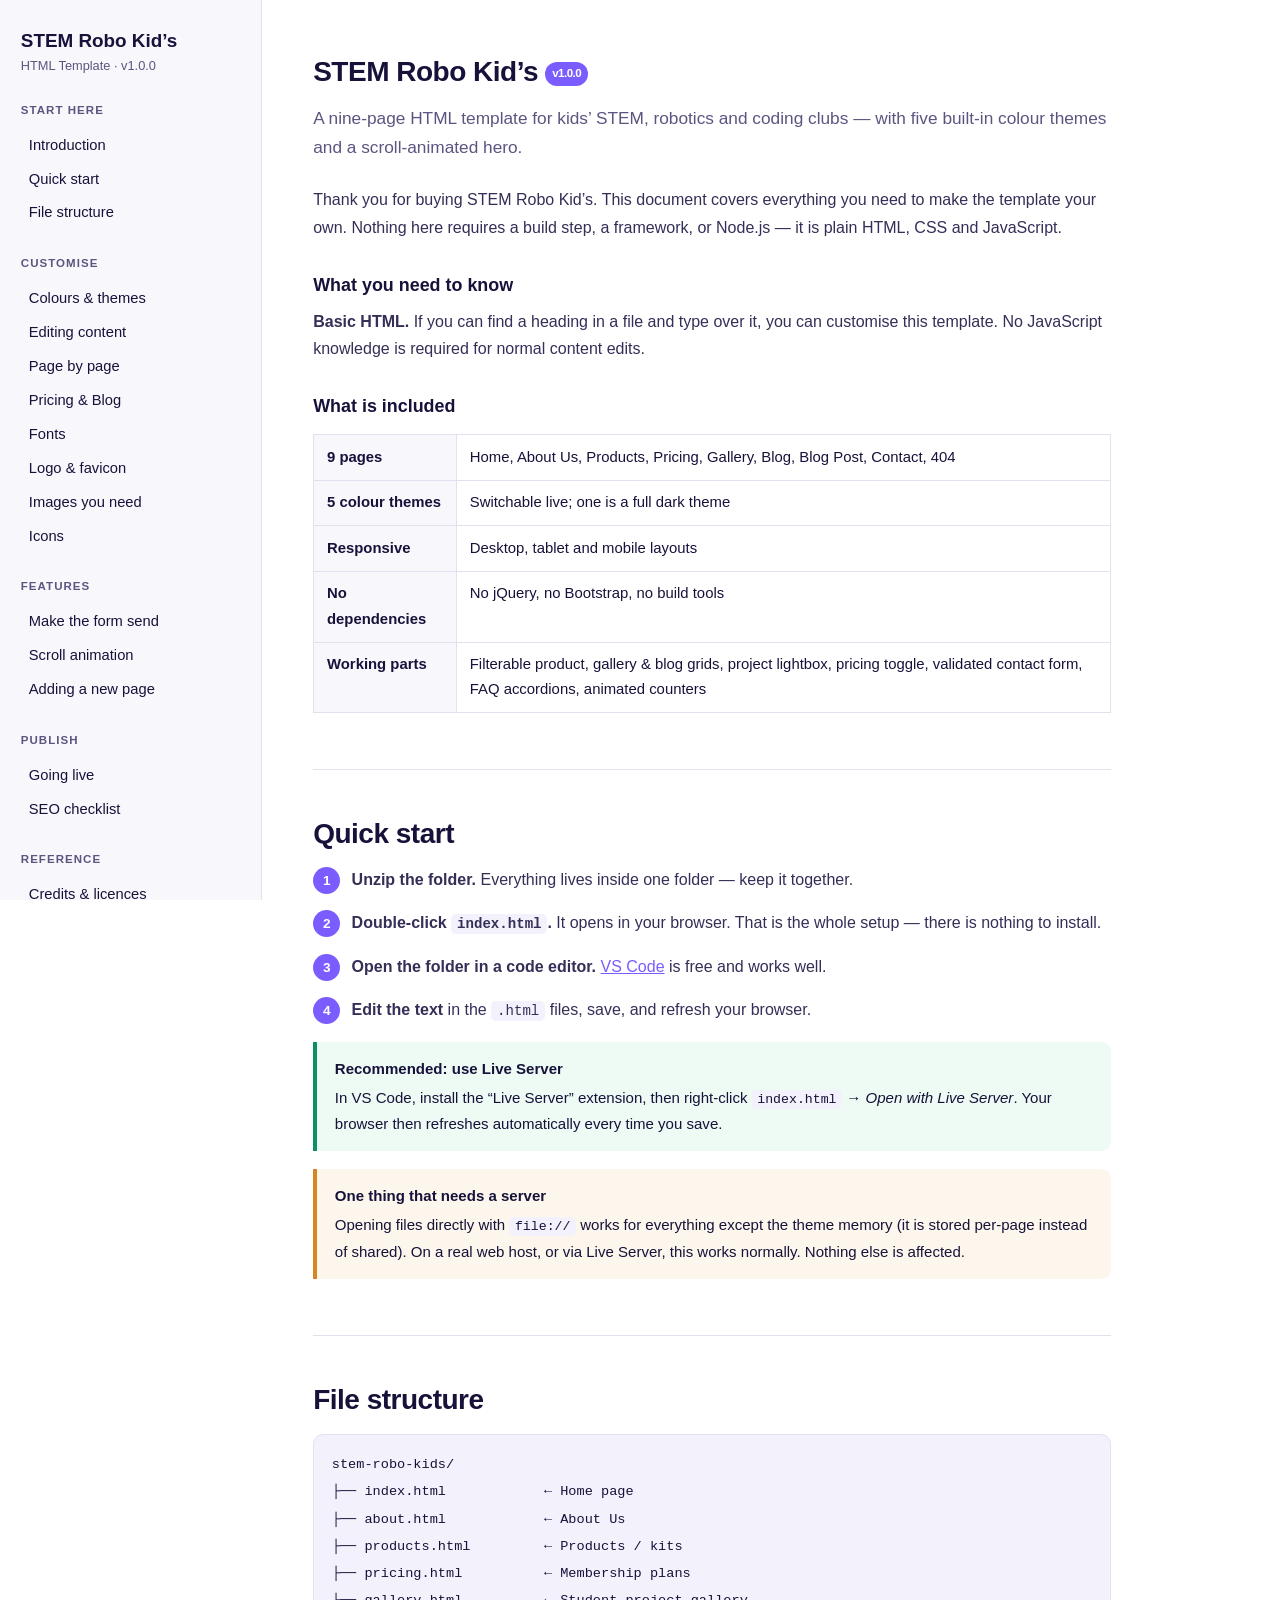
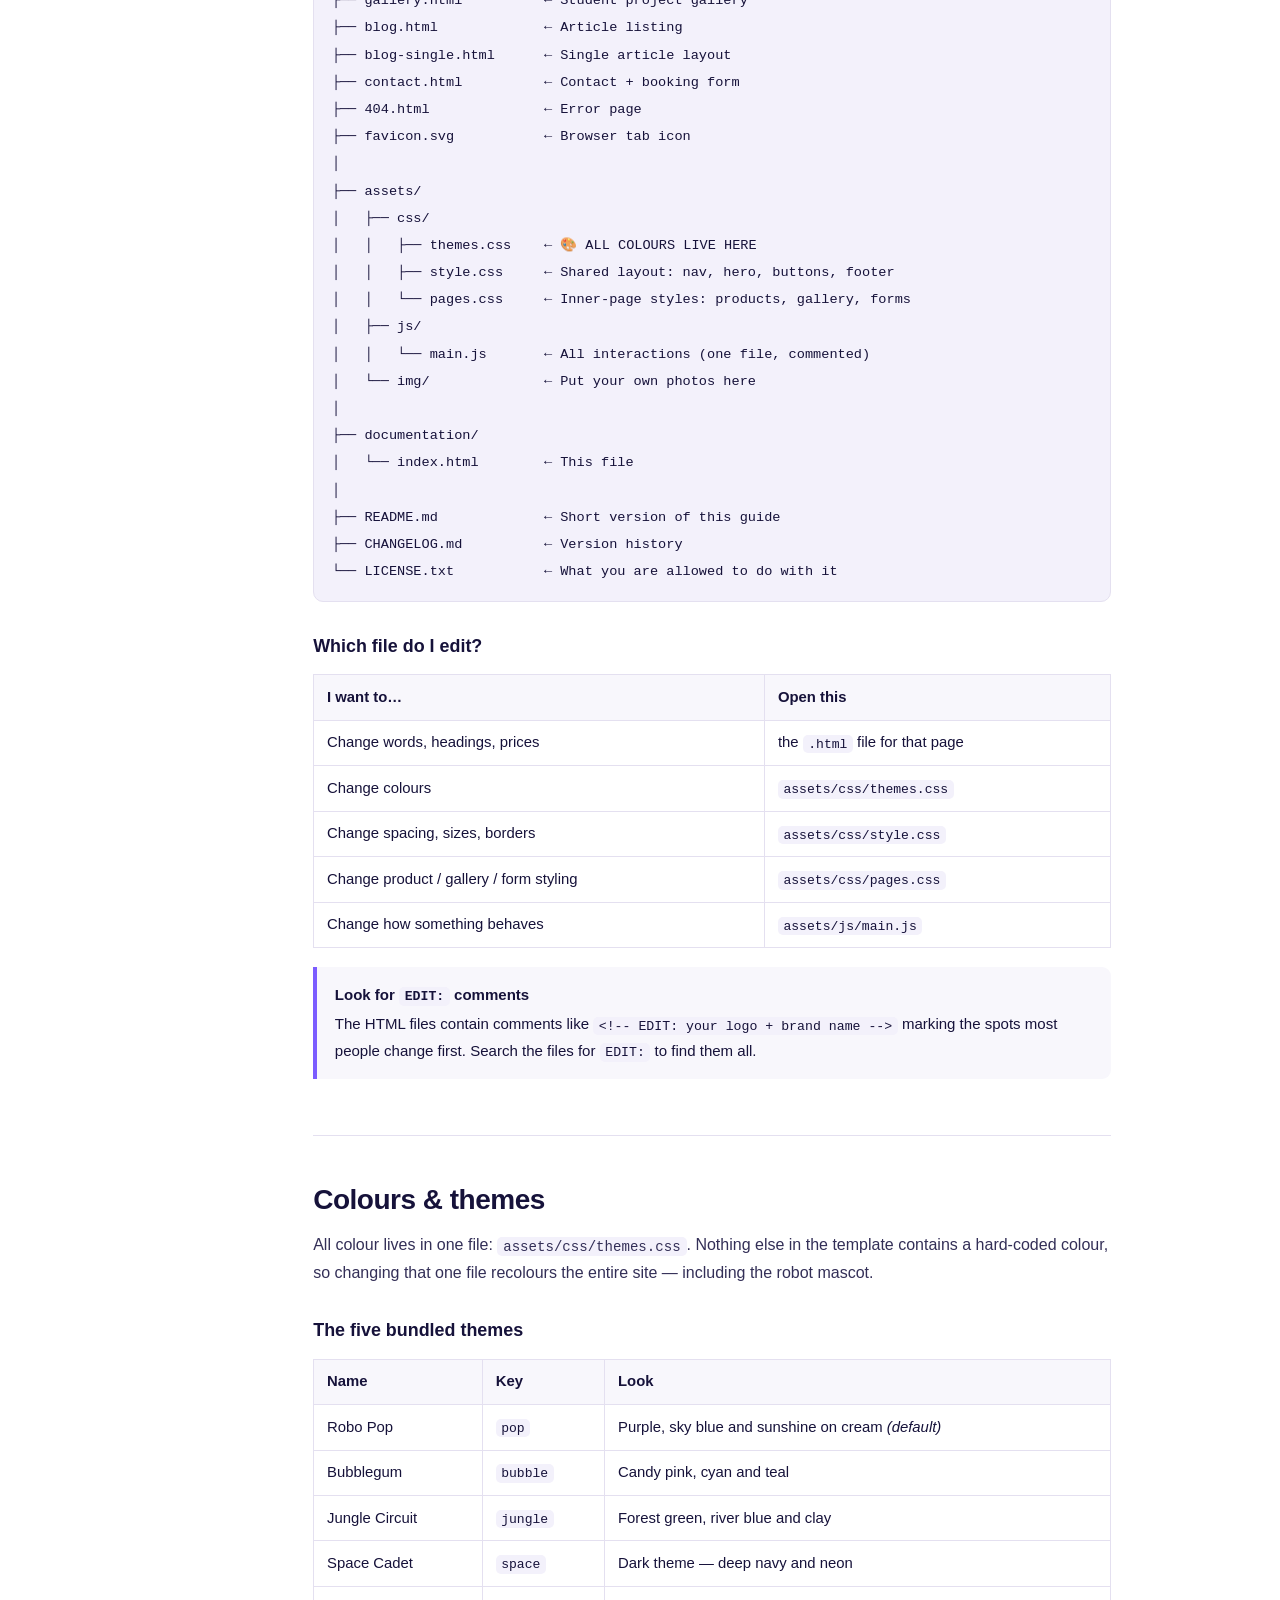
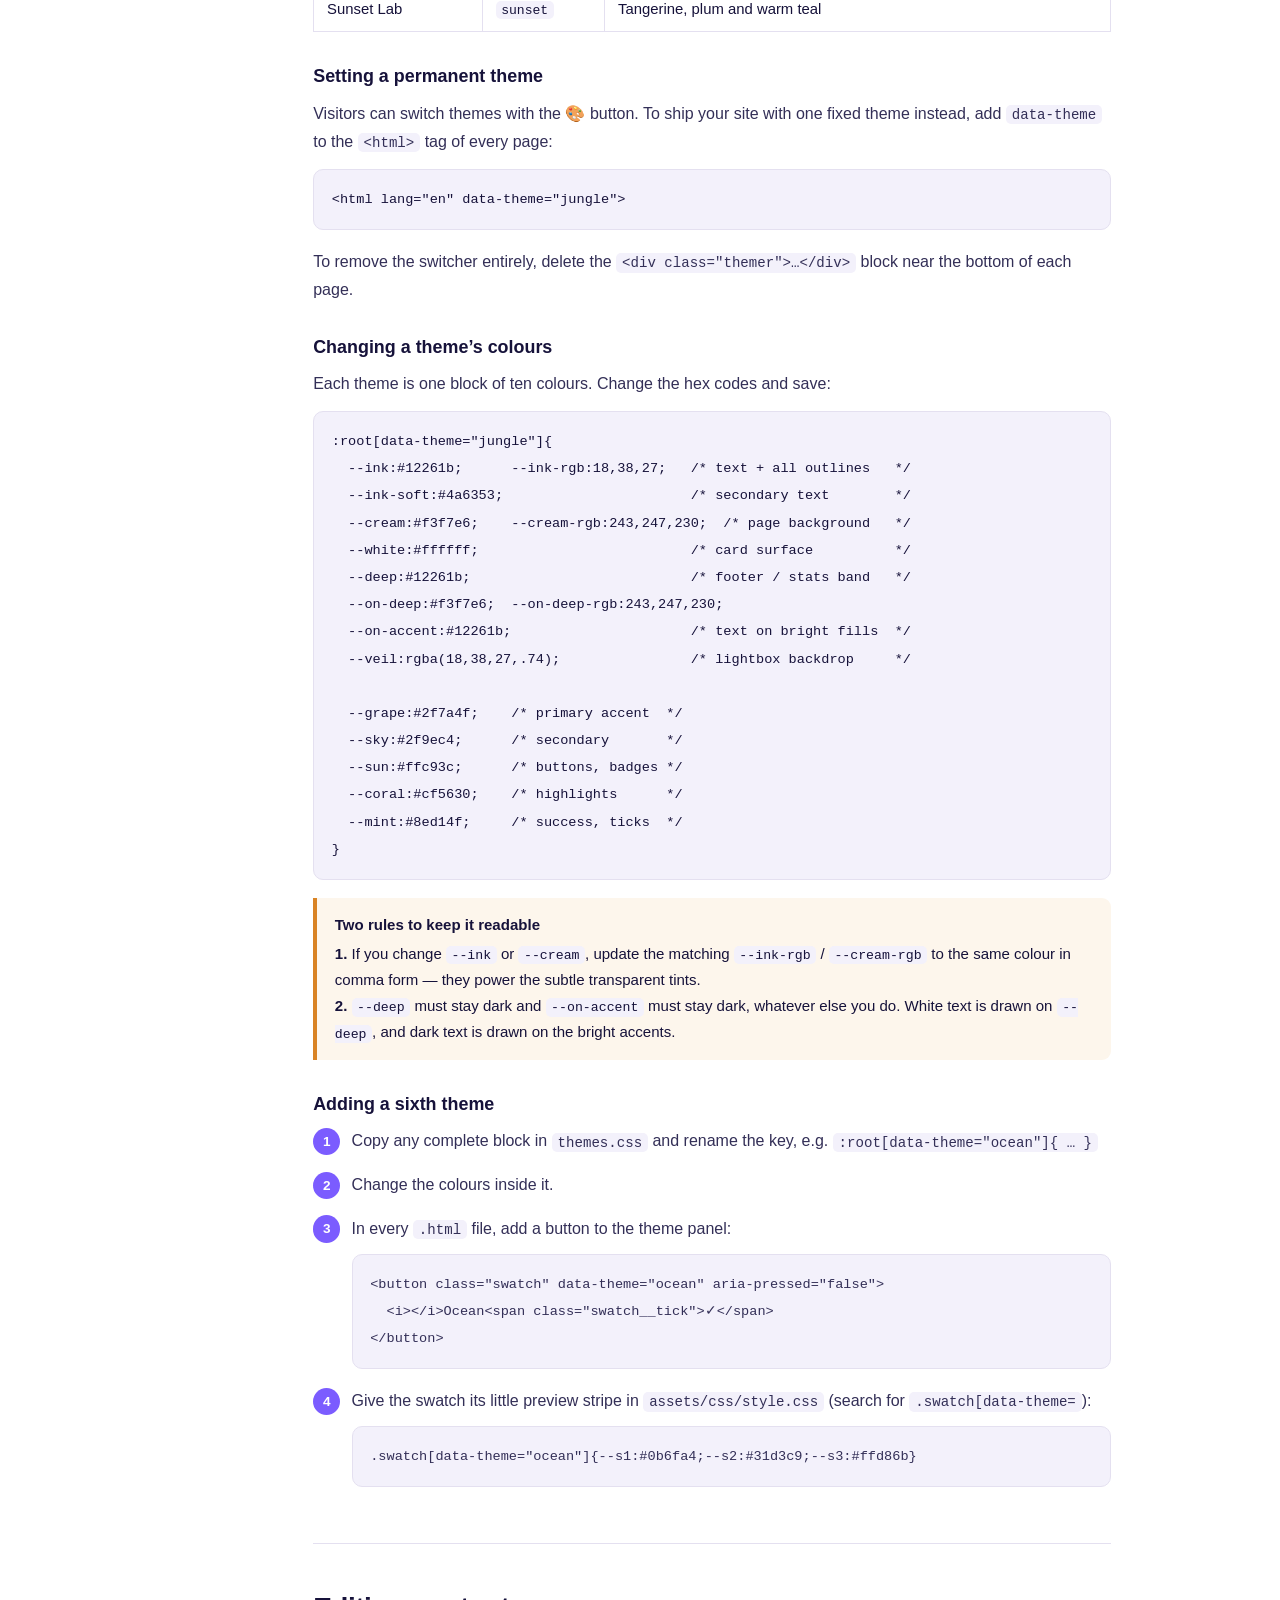
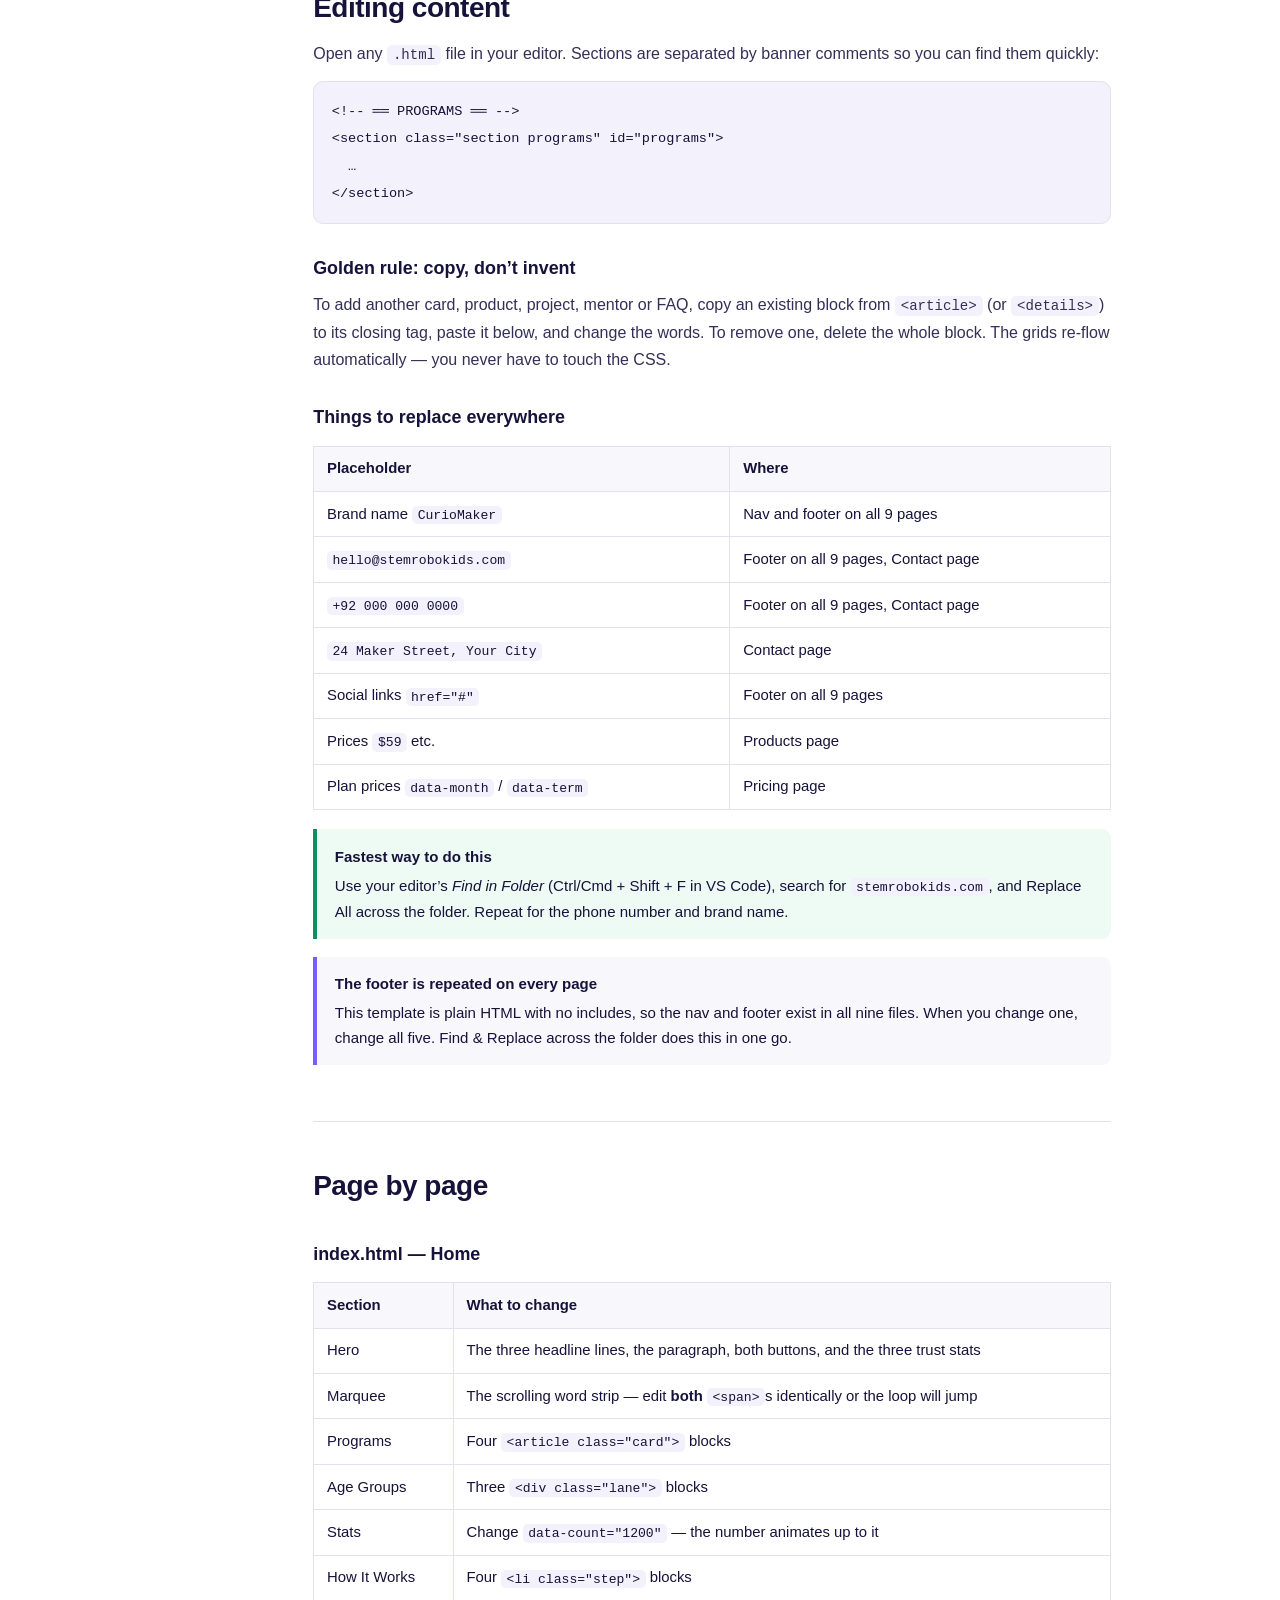
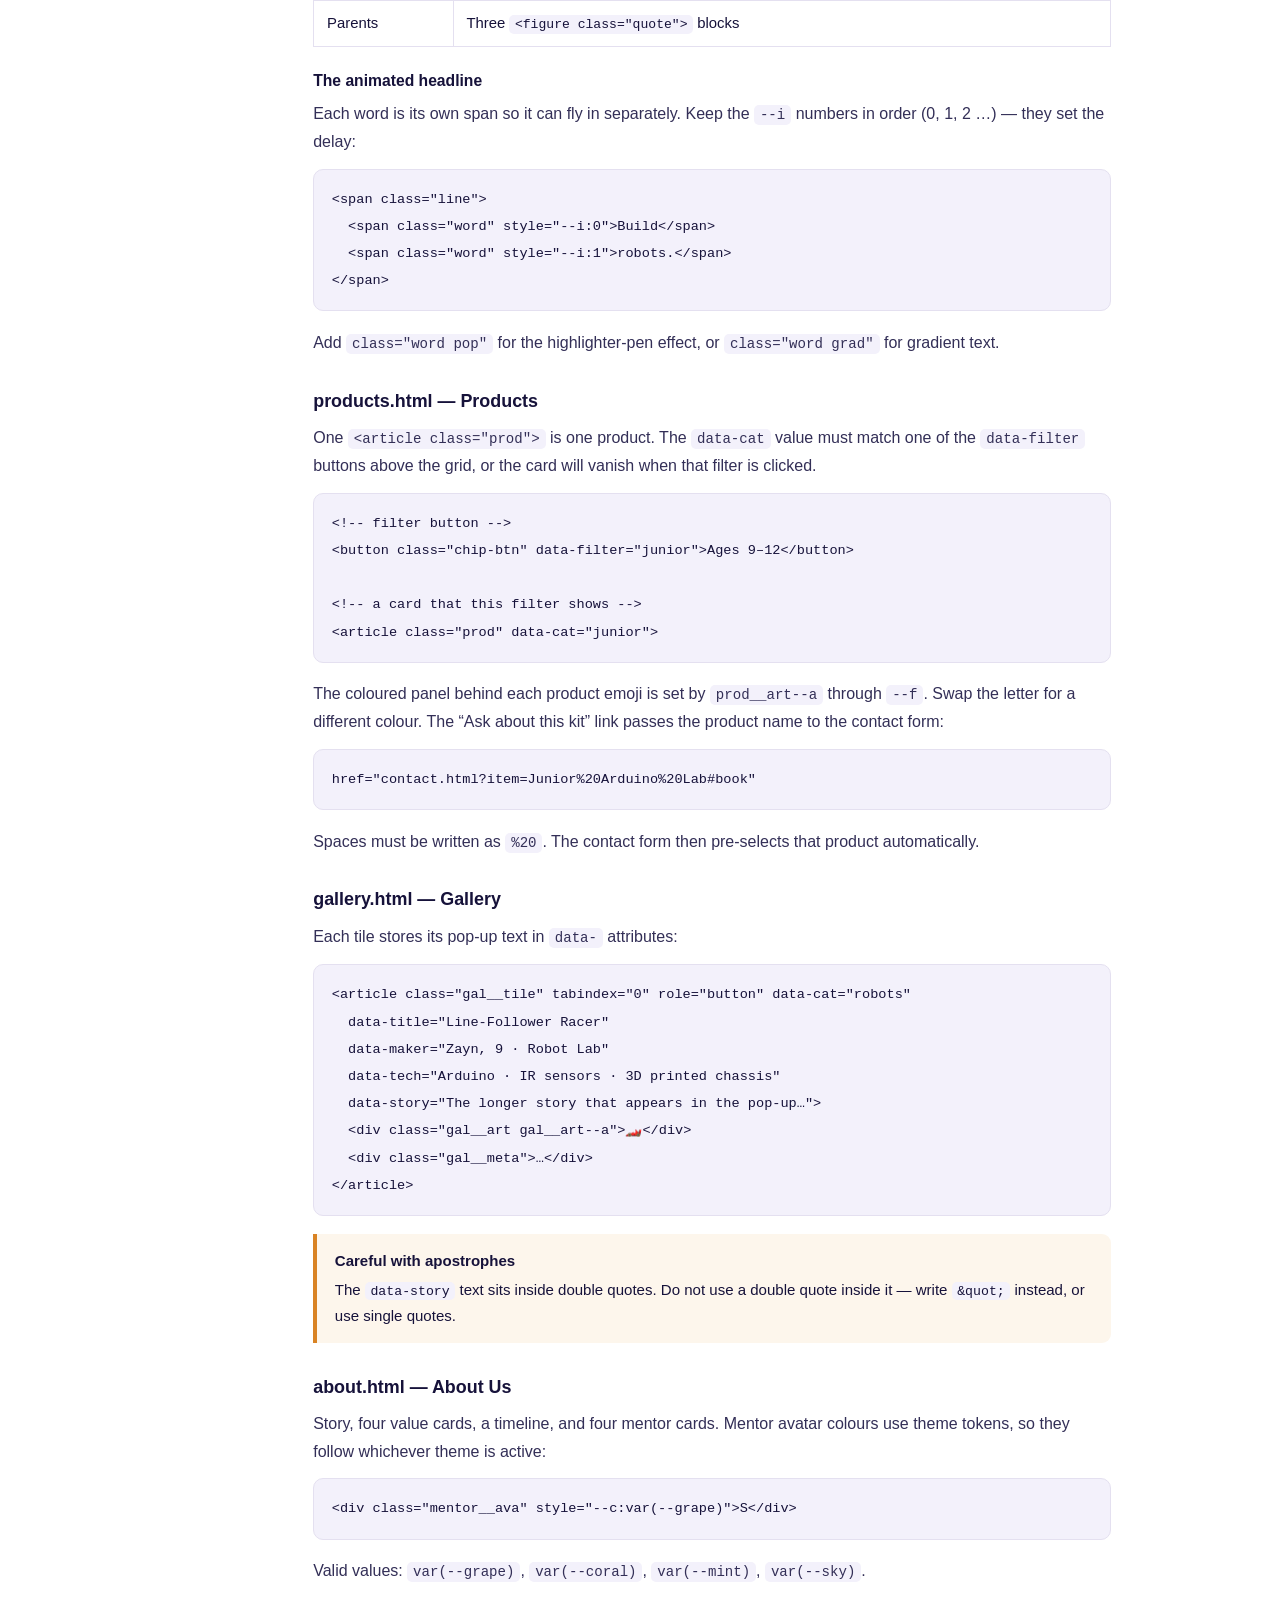
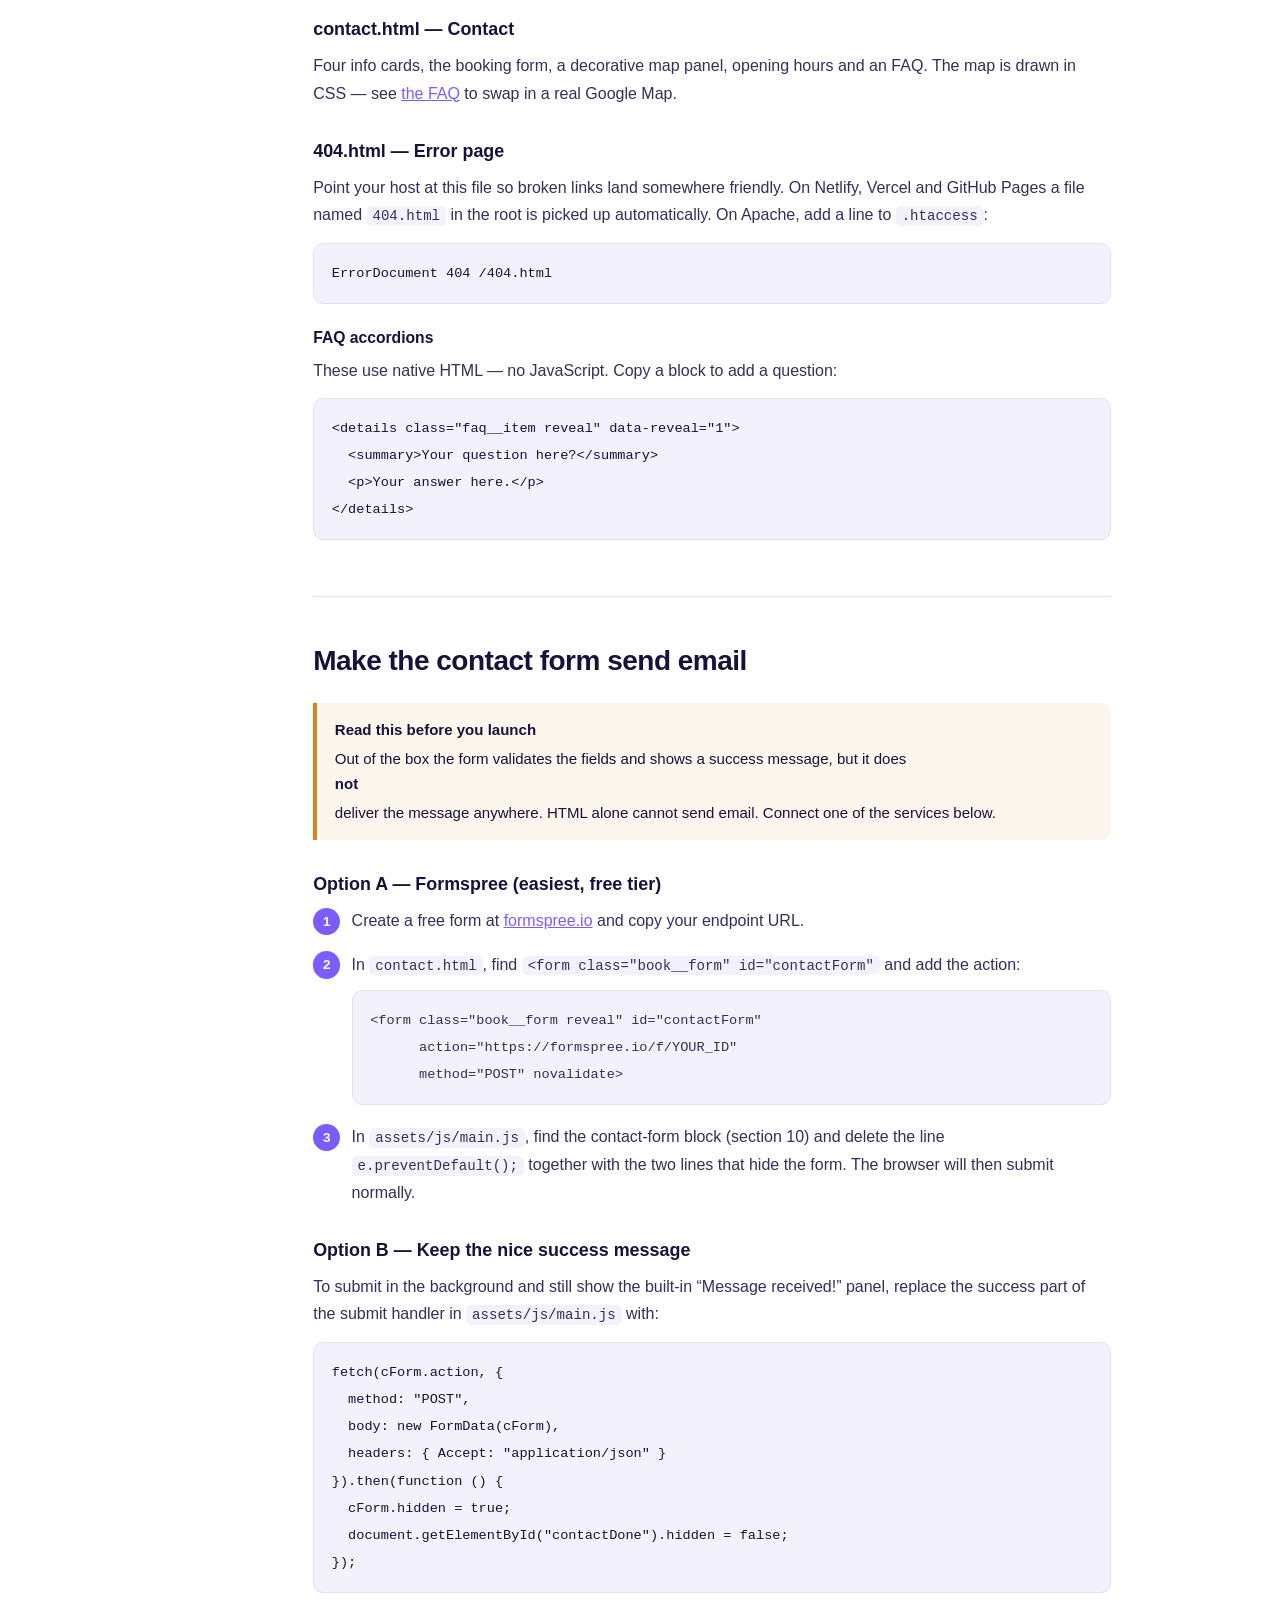
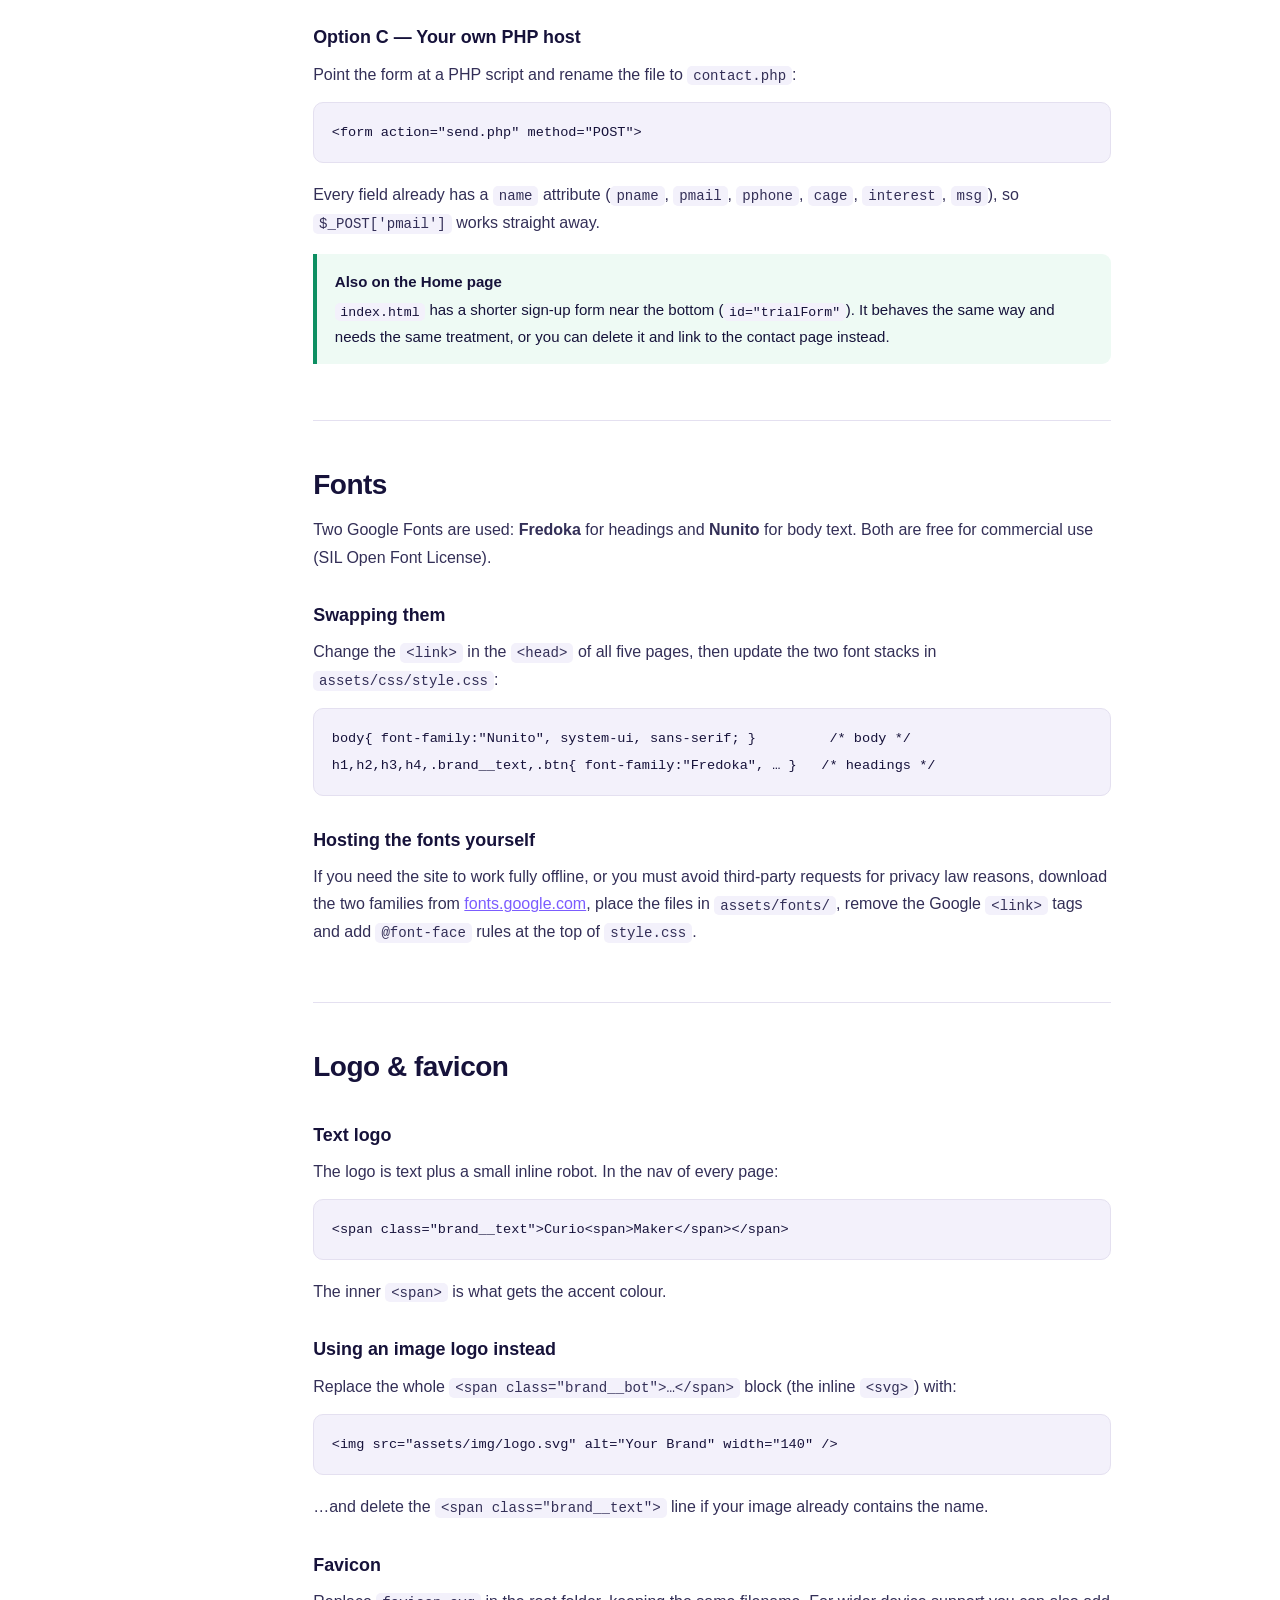
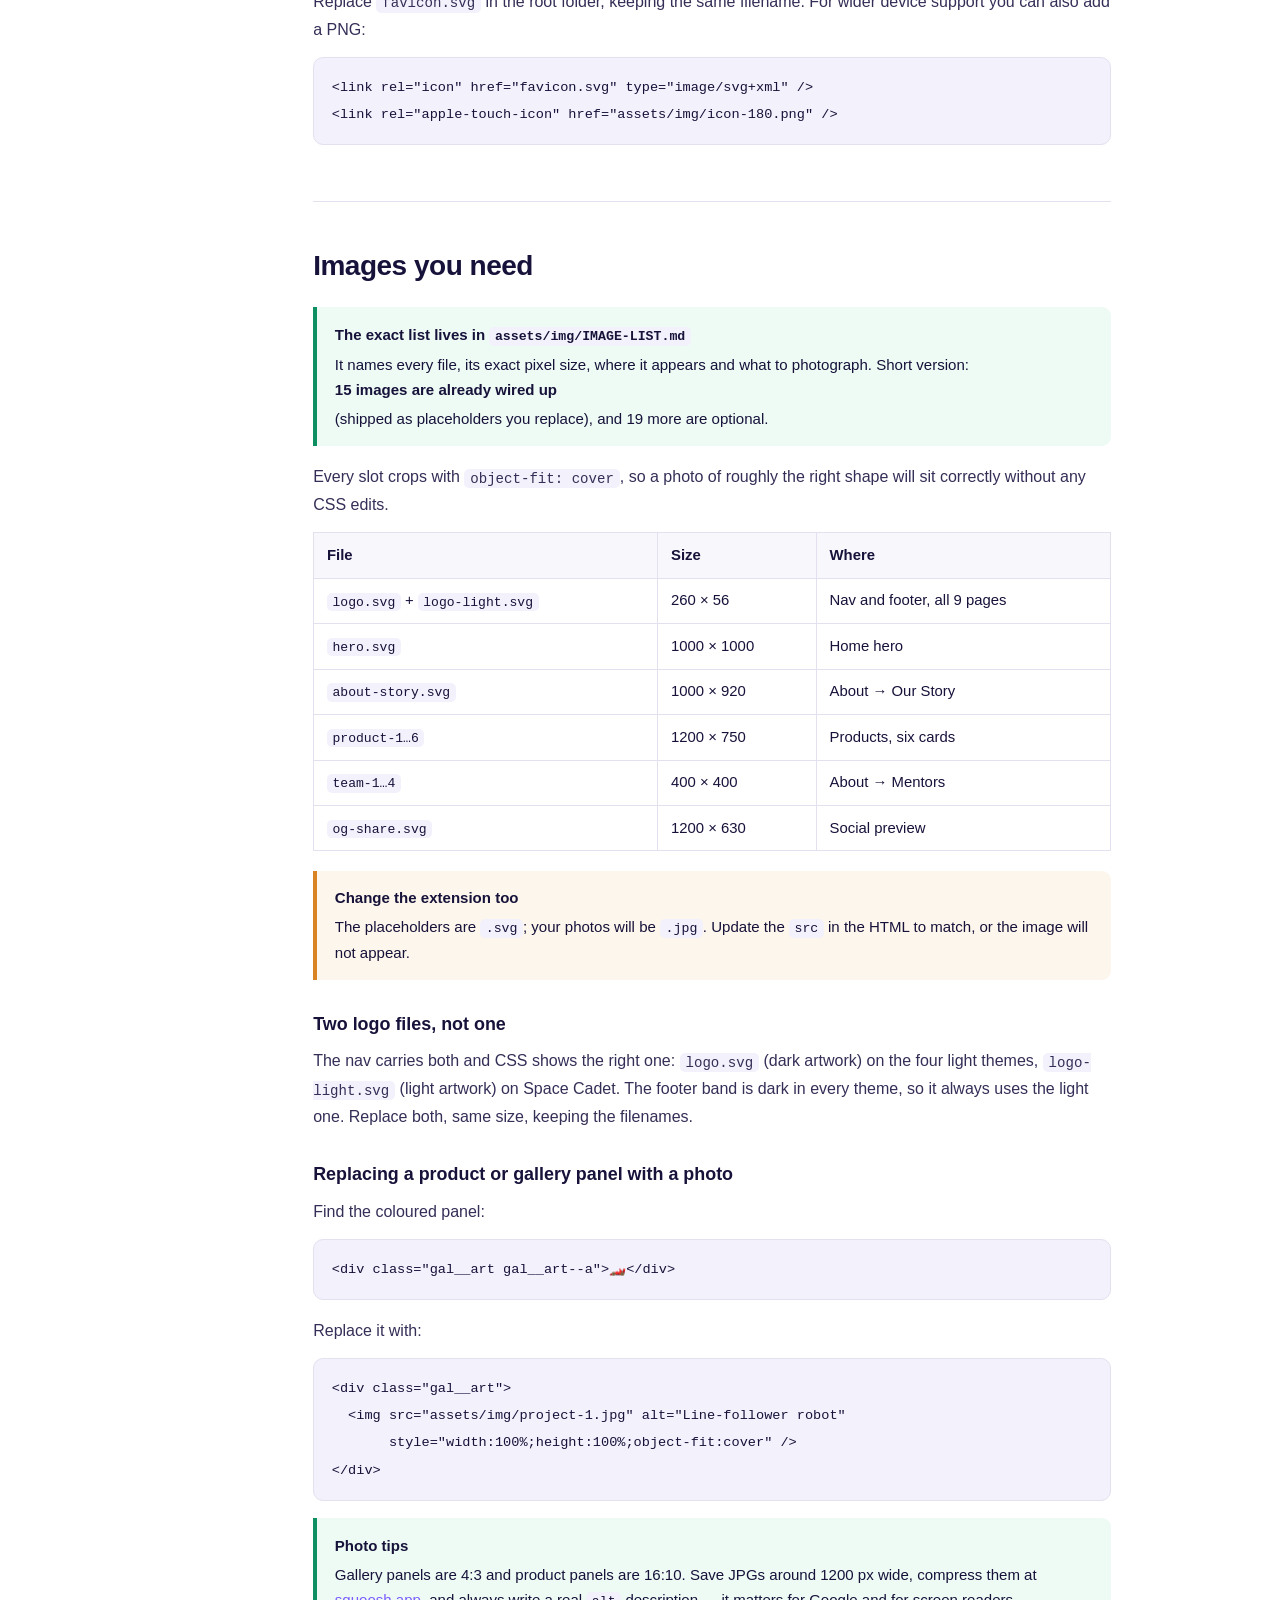
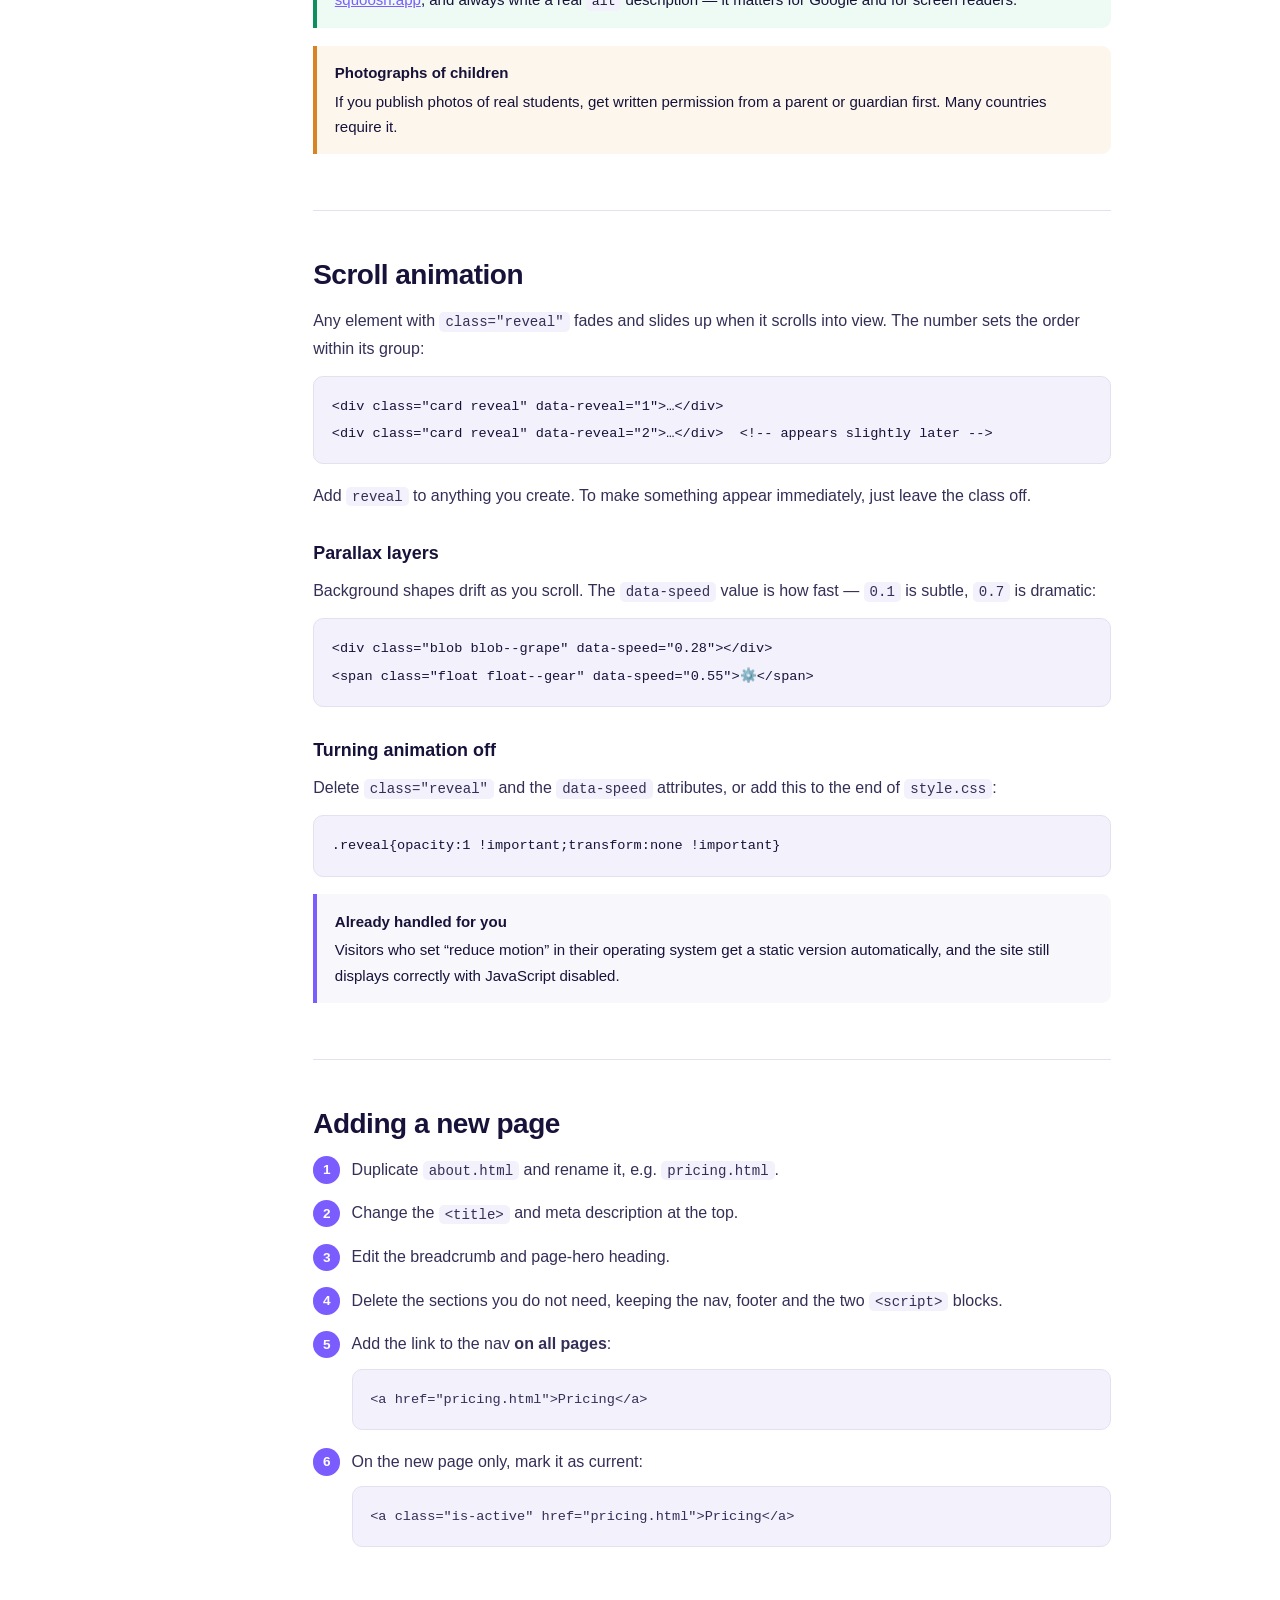
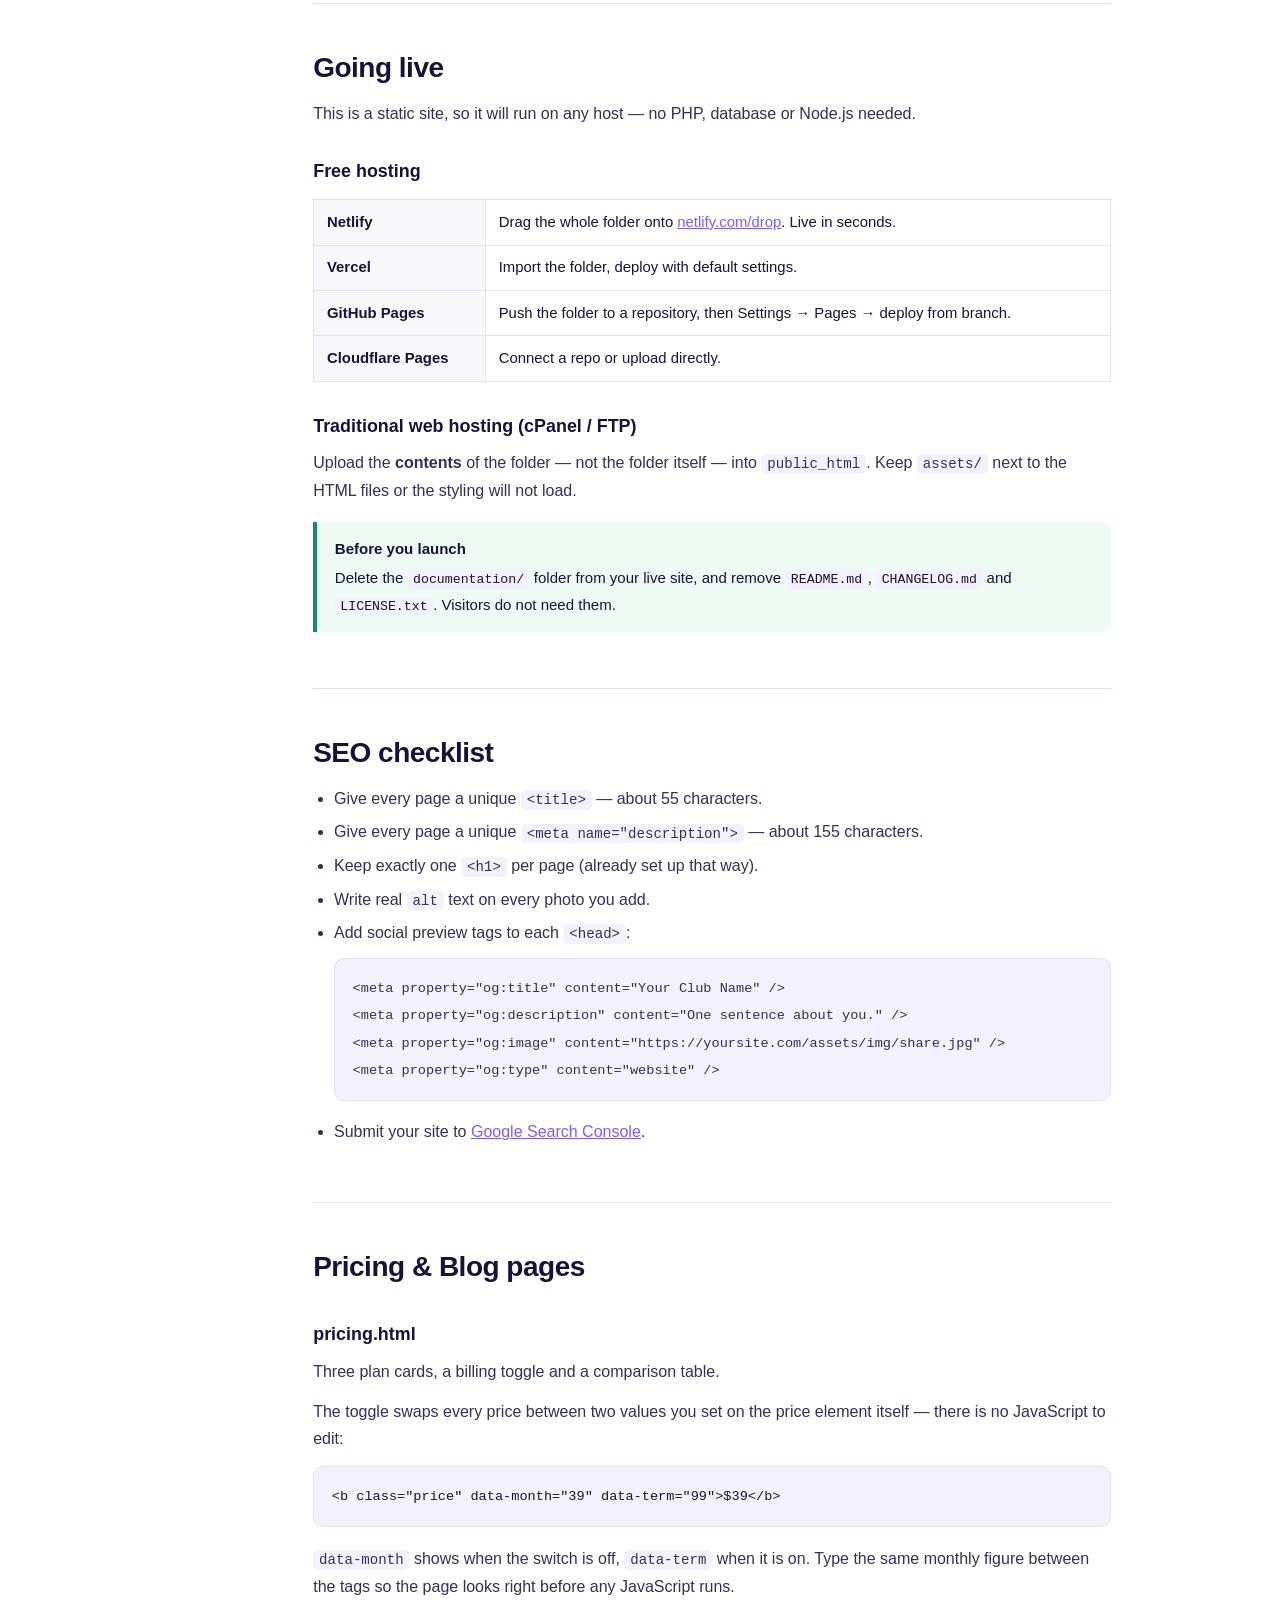
==== commit d8d656bd: "Add files via upload" ====
--- a/documentation/index.html
+++ b/documentation/index.html
@@ -3,7 +3,7 @@
 <head>
 <meta charset="UTF-8" />
 <meta name="viewport" content="width=device-width, initial-scale=1.0" />
-<title>Curio Maker — Documentation</title>
+<title>STEM Robo Kid’s — Documentation</title>
 <style>
   :root{
     --ink:#16123a; --soft:#5b5580; --line:#e4e0f0;
@@ -84,7 +84,7 @@
 <div class="wrap">
 
 <aside class="side">
-  <h1>Curio Maker</h1>
+  <h1>STEM Robo Kid’s</h1>
   <span class="ver">HTML Template · v1.0.0</span>
 
   <h2>Start here</h2>
@@ -99,7 +99,8 @@
   <a href="#newpages">Pricing &amp; Blog</a>
   <a href="#fonts">Fonts</a>
   <a href="#logo">Logo &amp; favicon</a>
-  <a href="#images">Using real photos</a>
+  <a href="#images">Images you need</a>
+  <a href="#icons">Icons</a>
 
   <h2>Features</h2>
   <a href="#form">Make the form send</a>
@@ -120,13 +121,13 @@
 
 <!-- ─────────────────────────────────────────── -->
 <section id="intro">
-  <h2 class="t">Curio Maker <span class="badge">v1.0.0</span></h2>
+  <h2 class="t">STEM Robo Kid’s <span class="badge">v1.0.0</span></h2>
   <p class="lead">
     A nine-page HTML template for kids&rsquo; STEM, robotics and coding clubs —
     with five built-in colour themes and a scroll-animated hero.
   </p>
 
-  <p>Thank you for buying Curio Maker. This document covers everything you need
+  <p>Thank you for buying STEM Robo Kid’s. This document covers everything you need
      to make the template your own. Nothing here requires a build step, a
      framework, or Node.js — it is plain HTML, CSS and JavaScript.</p>
 
@@ -179,7 +180,7 @@
 <section id="files">
   <h2 class="t">File structure</h2>
 
-<pre><code>curio-maker/
+<pre><code>stem-robo-kids/
 ├── index.html            ← Home page
 ├── about.html            ← About Us
 ├── products.html         ← Products / kits
@@ -239,7 +240,7 @@
   <h3>The five bundled themes</h3>
   <table>
     <tr><th>Name</th><th>Key</th><th>Look</th></tr>
-    <tr><td>Curio Pop</td><td><code>pop</code></td><td>Purple, sky blue and sunshine on cream <em>(default)</em></td></tr>
+    <tr><td>Robo Pop</td><td><code>pop</code></td><td>Purple, sky blue and sunshine on cream <em>(default)</em></td></tr>
     <tr><td>Bubblegum</td><td><code>bubble</code></td><td>Candy pink, cyan and teal</td></tr>
     <tr><td>Jungle Circuit</td><td><code>jungle</code></td><td>Forest green, river blue and clay</td></tr>
     <tr><td>Space Cadet</td><td><code>space</code></td><td>Dark theme — deep navy and neon</td></tr>
@@ -321,7 +322,7 @@
   <table>
     <tr><th>Placeholder</th><th>Where</th></tr>
     <tr><td>Brand name <code>CurioMaker</code></td><td>Nav and footer on all 9 pages</td></tr>
-    <tr><td><code>hello@curiomaker.com</code></td><td>Footer on all 9 pages, Contact page</td></tr>
+    <tr><td><code>hello@stemrobokids.com</code></td><td>Footer on all 9 pages, Contact page</td></tr>
     <tr><td><code>+92 000 000 0000</code></td><td>Footer on all 9 pages, Contact page</td></tr>
     <tr><td><code>24 Maker Street, Your City</code></td><td>Contact page</td></tr>
     <tr><td>Social links <code>href="#"</code></td><td>Footer on all 9 pages</td></tr>
@@ -332,7 +333,7 @@
   <div class="tip">
     <strong>Fastest way to do this</strong>
     Use your editor&rsquo;s <em>Find in Folder</em> (Ctrl/Cmd + Shift + F in VS Code),
-    search for <code>curiomaker.com</code>, and Replace All across the folder.
+    search for <code>stemrobokids.com</code>, and Replace All across the folder.
     Repeat for the phone number and brand name.
   </div>
 
@@ -539,12 +540,40 @@
 
 <!-- ─────────────────────────────────────────── -->
 <section id="images">
-  <h2 class="t">Using real photos</h2>
-
-  <p>The template ships with <strong>zero image files</strong> on purpose —
-     everything is CSS gradients, emoji and inline SVG. That keeps it fast,
-     licence-free and instantly recolourable. Most buyers will want real photos
-     of their own classes, though.</p>
+  <h2 class="t">Images you need</h2>
+
+  <div class="tip">
+    <strong>The exact list lives in <code>assets/img/IMAGE-LIST.md</code></strong>
+    It names every file, its exact pixel size, where it appears and what to
+    photograph. Short version: <strong>15 images are already wired up</strong>
+    (shipped as placeholders you replace), and 19 more are optional.
+  </div>
+
+  <p>Every slot crops with <code>object-fit: cover</code>, so a photo of roughly
+     the right shape will sit correctly without any CSS edits.</p>
+
+  <table>
+    <tr><th>File</th><th>Size</th><th>Where</th></tr>
+    <tr><td><code>logo.svg</code> + <code>logo-light.svg</code></td><td>260 &times; 56</td><td>Nav and footer, all 9 pages</td></tr>
+    <tr><td><code>hero.svg</code></td><td>1000 &times; 1000</td><td>Home hero</td></tr>
+    <tr><td><code>about-story.svg</code></td><td>1000 &times; 920</td><td>About &rarr; Our Story</td></tr>
+    <tr><td><code>product-1&hellip;6</code></td><td>1200 &times; 750</td><td>Products, six cards</td></tr>
+    <tr><td><code>team-1&hellip;4</code></td><td>400 &times; 400</td><td>About &rarr; Mentors</td></tr>
+    <tr><td><code>og-share.svg</code></td><td>1200 &times; 630</td><td>Social preview</td></tr>
+  </table>
+
+  <div class="warn">
+    <strong>Change the extension too</strong>
+    The placeholders are <code>.svg</code>; your photos will be
+    <code>.jpg</code>. Update the <code>src</code> in the HTML to match, or the
+    image will not appear.
+  </div>
+
+  <h3>Two logo files, not one</h3>
+  <p>The nav carries both and CSS shows the right one: <code>logo.svg</code>
+     (dark artwork) on the four light themes, <code>logo-light.svg</code> (light
+     artwork) on Space Cadet. The footer band is dark in every theme, so it always
+     uses the light one. Replace both, same size, keeping the filenames.</p>
 
   <h3>Replacing a product or gallery panel with a photo</h3>
   <p>Find the coloured panel:</p>
@@ -733,6 +762,51 @@
 <hr />
 
 <!-- ─────────────────────────────────────────── -->
+<section id="icons">
+  <h2 class="t">Icons</h2>
+
+  <p>Icons are inline SVG, drawn for this template. There is no icon font, no
+     external file and no licence to pay for. Each page defines only the symbols
+     it uses, in a hidden block just after <code>&lt;body&gt;</code>:</p>
+<pre><code>&lt;svg class="sprite" aria-hidden="true"&gt;&lt;defs&gt;
+  &lt;symbol id="i-robot" viewBox="0 0 24 24"&gt;…&lt;/symbol&gt;
+&lt;/defs&gt;&lt;/svg&gt;</code></pre>
+
+  <p>An icon is then one line:</p>
+<pre><code>&lt;svg class="ico" aria-hidden="true"&gt;&lt;use href="#i-robot"/&gt;&lt;/svg&gt;</code></pre>
+
+  <div class="tip">
+    <strong>They theme themselves</strong>
+    Icons use <code>stroke: currentColor</code> and are sized in <code>em</code>,
+    so they take the colour and size of whatever they sit in &mdash; and follow
+    all five themes with no extra work. To resize one, change the
+    <code>font-size</code> of its parent.
+  </div>
+
+  <h3>Swapping an icon</h3>
+  <p>Point the <code>use</code> at a different id on the same page, or paste a
+     new <code>&lt;symbol&gt;</code> into that page&rsquo;s sprite. Any 24 &times; 24
+     stroke icon works &mdash; set <code>fill="none"</code> and leave the stroke
+     colour off so <code>currentColor</code> applies.</p>
+
+  <div class="note">
+    <strong>Why inline and not one shared file?</strong>
+    An external sprite with <code>&lt;use href="icons.svg#id"&gt;</code> is blocked
+    by browsers when a page is opened directly from disk. Inlining keeps the
+    template working when you just double-click <code>index.html</code>.
+  </div>
+
+  <h3>Social icons</h3>
+  <p>The four footer icons are deliberately generic shapes (camera, play,
+     speech bubble, chat) rather than the official Instagram, YouTube, Facebook
+     and WhatsApp marks, so there is no trademark question. If you want the real
+     brand marks, download them from each company&rsquo;s own brand-assets page and
+     follow their usage rules.</p>
+</section>
+
+<hr />
+
+<!-- ─────────────────────────────────────────── -->
 <section id="credits">
   <h2 class="t">Credits &amp; licences</h2>
 
@@ -740,9 +814,9 @@
     <tr><th>Item</th><th>Source</th><th>Licence</th></tr>
     <tr><td>Fredoka (headings)</td><td>Google Fonts</td><td>SIL Open Font License 1.1</td></tr>
     <tr><td>Nunito (body)</td><td>Google Fonts</td><td>SIL Open Font License 1.1</td></tr>
-    <tr><td>Icons</td><td>Unicode emoji</td><td>Rendered by the visitor&rsquo;s device — no licence needed</td></tr>
+    <tr><td>Icons</td><td>Original inline SVG, drawn for this template</td><td>Included with the template</td></tr>
     <tr><td>Robot mascot</td><td>Original artwork, inline SVG</td><td>Included with the template</td></tr>
-    <tr><td>Photos</td><td>None included</td><td>—</td></tr>
+    <tr><td>Photos</td><td>Placeholders only — no stock photography</td><td>Included; replace with your own</td></tr>
   </table>
 
   <div class="note">
@@ -811,7 +885,7 @@
      not cover custom development, hosting problems, or third-party services.</p>
 
   <p style="margin-top:2.5rem;color:var(--soft);font-size:.9rem">
-    Thanks for choosing Curio Maker. If it works out for you, a rating on the
+    Thanks for choosing STEM Robo Kid’s. If it works out for you, a rating on the
     marketplace genuinely helps. 🤖
   </p>
 </section>
